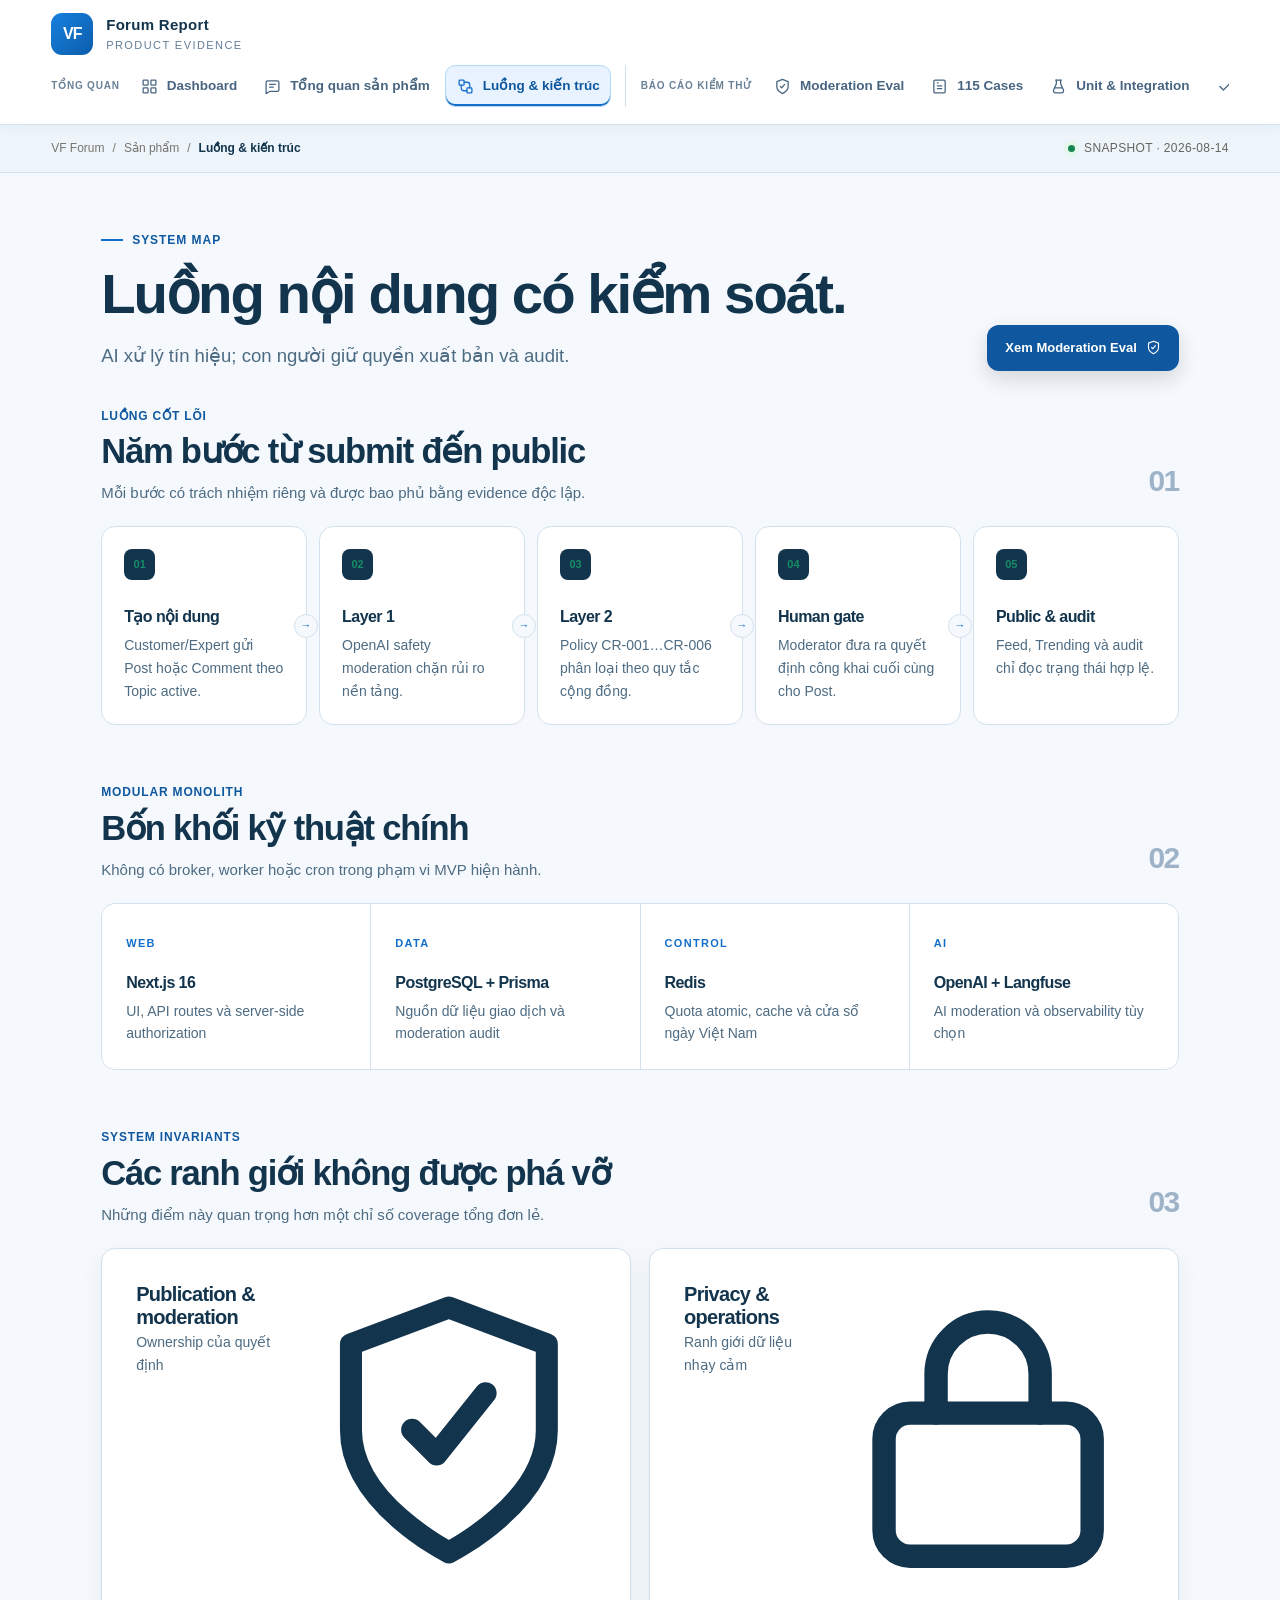
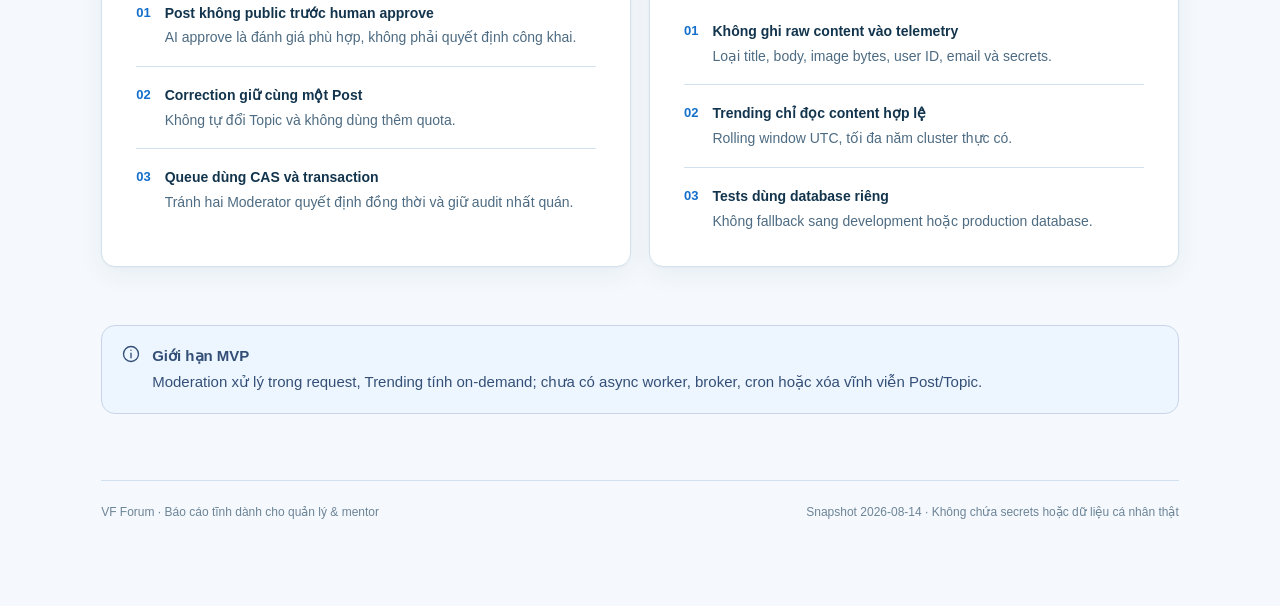
==== architecture.html @ 05ae3857 "upload" ====
<!doctype html>
<html lang="vi">
  <head>
    <!-- Nội dung đã được prerender; không cần JavaScript hoặc HTTP server. -->
    <meta charset="UTF-8" />
    <meta name="viewport" content="width=device-width, initial-scale=1.0" />
    <meta name="theme-color" content="#171714" />
    <title>Luồng &amp; kiến trúc | VF Forum Report</title>
    <link rel="stylesheet" href="assets/styles.css" />
    <meta name="generator" content="VF Forum static artifact" />
  </head>
  <body class="static-html static-architecture">
    <a class="skip-link" href="#main-content">Bỏ qua điều hướng</a>
    <div id="app">
      <div class="app-shell">
        <aside class="sidebar" id="site-nav" aria-label="Điều hướng chính">
          <a class="brand" href="./index.html">
            <span class="brand-mark">VF</span>
            <span class="brand-copy"
              ><strong>Forum Report</strong><span>Product evidence</span></span
            >
          </a>
          <nav>
            <div class="nav-section">
              <p class="nav-label">Tổng quan</p>

              <a class="nav-link" href="./index.html">
                <span class="nav-icon"
                  ><svg
                    viewBox="0 0 24 24"
                    fill="none"
                    stroke="currentColor"
                    stroke-width="1.8"
                    stroke-linecap="round"
                    stroke-linejoin="round"
                    aria-hidden="true"
                  >
                    <rect x="3" y="3" width="7" height="7" rx="1"></rect>
                    <rect x="14" y="3" width="7" height="7" rx="1"></rect>
                    <rect x="3" y="14" width="7" height="7" rx="1"></rect>
                    <rect x="14" y="14" width="7" height="7" rx="1"></rect></svg
                ></span>
                <span>Dashboard</span>
              </a>
              <a class="nav-link" href="./product.html">
                <span class="nav-icon"
                  ><svg
                    viewBox="0 0 24 24"
                    fill="none"
                    stroke="currentColor"
                    stroke-width="1.8"
                    stroke-linecap="round"
                    stroke-linejoin="round"
                    aria-hidden="true"
                  >
                    <path d="M5 4h14a2 2 0 0 1 2 2v11a2 2 0 0 1-2 2H8l-5 3V6a2 2 0 0 1 2-2Z"></path>
                    <path d="M8 9h8M8 13h5"></path></svg
                ></span>
                <span>Tổng quan sản phẩm</span>
              </a>
              <a class="nav-link active" href="./architecture.html" aria-current="page">
                <span class="nav-icon"
                  ><svg
                    viewBox="0 0 24 24"
                    fill="none"
                    stroke="currentColor"
                    stroke-width="1.8"
                    stroke-linecap="round"
                    stroke-linejoin="round"
                    aria-hidden="true"
                  >
                    <rect x="3" y="3" width="7" height="7" rx="1"></rect>
                    <rect x="14" y="14" width="7" height="7" rx="1"></rect>
                    <path d="M10 6h4a4 4 0 0 1 4 4v4M14 18h-4a4 4 0 0 1-4-4v-4"></path></svg
                ></span>
                <span>Luồng &amp; kiến trúc</span>
              </a>
            </div>
            <div class="nav-section">
              <p class="nav-label">Báo cáo kiểm thử</p>

              <a class="nav-link" href="./reports/moderation.html">
                <span class="nav-icon"
                  ><svg
                    viewBox="0 0 24 24"
                    fill="none"
                    stroke="currentColor"
                    stroke-width="1.8"
                    stroke-linecap="round"
                    stroke-linejoin="round"
                    aria-hidden="true"
                  >
                    <path d="M12 22s8-4 8-10V5l-8-3-8 3v7c0 6 8 10 8 10Z"></path>
                    <path d="m9 12 2 2 4-5"></path></svg
                ></span>
                <span>Moderation Eval</span>
              </a>
              <a class="nav-link" href="./reports/moderation-cases.html">
                <span class="nav-icon"
                  ><svg
                    viewBox="0 0 24 24"
                    fill="none"
                    stroke="currentColor"
                    stroke-width="1.8"
                    stroke-linecap="round"
                    stroke-linejoin="round"
                    aria-hidden="true"
                  >
                    <path d="M9 11h6M9 15h6M9 7h1"></path>
                    <rect x="4" y="3" width="16" height="18" rx="2"></rect></svg
                ></span>
                <span>115 Cases</span>
              </a>

              <a class="nav-link" href="./reports/automated-tests.html">
                <span class="nav-icon"
                  ><svg
                    viewBox="0 0 24 24"
                    fill="none"
                    stroke="currentColor"
                    stroke-width="1.8"
                    stroke-linecap="round"
                    stroke-linejoin="round"
                    aria-hidden="true"
                  >
                    <path d="M9 3v5l-4 9a3 3 0 0 0 2.7 4h8.6a3 3 0 0 0 2.7-4l-4-9V3"></path>
                    <path d="M7 14h10M8 3h8"></path></svg
                ></span>
                <span>Unit &amp; Integration</span>
              </a>
              <a class="nav-link" href="./reports/e2e-quality.html">
                <span class="nav-icon"
                  ><svg
                    viewBox="0 0 24 24"
                    fill="none"
                    stroke="currentColor"
                    stroke-width="1.8"
                    stroke-linecap="round"
                    stroke-linejoin="round"
                    aria-hidden="true"
                  >
                    <path d="m4 12 5 5L20 6"></path></svg
                ></span>
                <span>E2E &amp; Quality Gates</span>
              </a>
            </div>
          </nav>
          <div class="sidebar-footer">
            <strong>Báo cáo tĩnh · Sprint 3</strong>
            Dữ liệu khóa ngày 2026-08-14
          </div>
        </aside>

        <div class="workspace">
          <header class="mobile-header">
            <a class="mobile-brand" href="./index.html"
              ><span class="brand-mark">VF</span> Forum Report</a
            >
            <details class="mobile-nav-details">
              <summary class="menu-button" aria-label="Mở điều hướng">
                <span></span><span></span><span></span>
              </summary>
              <div class="mobile-nav-panel">
                <nav>
                  <div class="nav-section">
                    <p class="nav-label">Tổng quan</p>

                    <a class="nav-link" href="./index.html">
                      <span class="nav-icon"
                        ><svg
                          viewBox="0 0 24 24"
                          fill="none"
                          stroke="currentColor"
                          stroke-width="1.8"
                          stroke-linecap="round"
                          stroke-linejoin="round"
                          aria-hidden="true"
                        >
                          <rect x="3" y="3" width="7" height="7" rx="1"></rect>
                          <rect x="14" y="3" width="7" height="7" rx="1"></rect>
                          <rect x="3" y="14" width="7" height="7" rx="1"></rect>
                          <rect x="14" y="14" width="7" height="7" rx="1"></rect></svg
                      ></span>
                      <span>Dashboard</span>
                    </a>
                    <a class="nav-link" href="./product.html">
                      <span class="nav-icon"
                        ><svg
                          viewBox="0 0 24 24"
                          fill="none"
                          stroke="currentColor"
                          stroke-width="1.8"
                          stroke-linecap="round"
                          stroke-linejoin="round"
                          aria-hidden="true"
                        >
                          <path
                            d="M5 4h14a2 2 0 0 1 2 2v11a2 2 0 0 1-2 2H8l-5 3V6a2 2 0 0 1 2-2Z"
                          ></path>
                          <path d="M8 9h8M8 13h5"></path></svg
                      ></span>
                      <span>Tổng quan sản phẩm</span>
                    </a>
                    <a class="nav-link active" href="./architecture.html" aria-current="page">
                      <span class="nav-icon"
                        ><svg
                          viewBox="0 0 24 24"
                          fill="none"
                          stroke="currentColor"
                          stroke-width="1.8"
                          stroke-linecap="round"
                          stroke-linejoin="round"
                          aria-hidden="true"
                        >
                          <rect x="3" y="3" width="7" height="7" rx="1"></rect>
                          <rect x="14" y="14" width="7" height="7" rx="1"></rect>
                          <path d="M10 6h4a4 4 0 0 1 4 4v4M14 18h-4a4 4 0 0 1-4-4v-4"></path></svg
                      ></span>
                      <span>Luồng &amp; kiến trúc</span>
                    </a>
                  </div>
                  <div class="nav-section">
                    <p class="nav-label">Báo cáo kiểm thử</p>

                    <a class="nav-link" href="./reports/moderation.html">
                      <span class="nav-icon"
                        ><svg
                          viewBox="0 0 24 24"
                          fill="none"
                          stroke="currentColor"
                          stroke-width="1.8"
                          stroke-linecap="round"
                          stroke-linejoin="round"
                          aria-hidden="true"
                        >
                          <path d="M12 22s8-4 8-10V5l-8-3-8 3v7c0 6 8 10 8 10Z"></path>
                          <path d="m9 12 2 2 4-5"></path></svg
                      ></span>
                      <span>Moderation Eval</span>
                    </a>
                    <a class="nav-link" href="./reports/moderation-cases.html">
                      <span class="nav-icon"
                        ><svg
                          viewBox="0 0 24 24"
                          fill="none"
                          stroke="currentColor"
                          stroke-width="1.8"
                          stroke-linecap="round"
                          stroke-linejoin="round"
                          aria-hidden="true"
                        >
                          <path d="M9 11h6M9 15h6M9 7h1"></path>
                          <rect x="4" y="3" width="16" height="18" rx="2"></rect></svg
                      ></span>
                      <span>115 Cases</span>
                    </a>

                    <a class="nav-link" href="./reports/automated-tests.html">
                      <span class="nav-icon"
                        ><svg
                          viewBox="0 0 24 24"
                          fill="none"
                          stroke="currentColor"
                          stroke-width="1.8"
                          stroke-linecap="round"
                          stroke-linejoin="round"
                          aria-hidden="true"
                        >
                          <path d="M9 3v5l-4 9a3 3 0 0 0 2.7 4h8.6a3 3 0 0 0 2.7-4l-4-9V3"></path>
                          <path d="M7 14h10M8 3h8"></path></svg
                      ></span>
                      <span>Unit &amp; Integration</span>
                    </a>
                    <a class="nav-link" href="./reports/e2e-quality.html">
                      <span class="nav-icon"
                        ><svg
                          viewBox="0 0 24 24"
                          fill="none"
                          stroke="currentColor"
                          stroke-width="1.8"
                          stroke-linecap="round"
                          stroke-linejoin="round"
                          aria-hidden="true"
                        >
                          <path d="m4 12 5 5L20 6"></path></svg
                      ></span>
                      <span>E2E &amp; Quality Gates</span>
                    </a>
                  </div>
                </nav>
              </div>
            </details>
          </header>
          <div class="topbar">
            <div class="breadcrumb">
              <span>VF Forum</span><span>/</span><span>Sản phẩm</span><span>/</span
              ><b>Luồng &amp; kiến trúc</b>
            </div>
            <div class="topbar-meta">
              <span class="live-dot"></span><span>SNAPSHOT · 2026-08-14</span>
            </div>
          </div>
          <main class="content" id="main-content">
            <header class="page-head">
              <div class="page-head-copy">
                <p class="eyebrow">System map</p>
                <h1>Luồng nội dung có kiểm soát.</h1>
                <p class="lede">AI xử lý tín hiệu; con người giữ quyền xuất bản và audit.</p>
              </div>
              <div class="actions">
                <a class="button button-primary" href="./reports/moderation.html"
                  ><span>Xem Moderation Eval</span
                  ><svg
                    viewBox="0 0 24 24"
                    fill="none"
                    stroke="currentColor"
                    stroke-width="1.8"
                    stroke-linecap="round"
                    stroke-linejoin="round"
                    aria-hidden="true"
                  >
                    <path d="M12 22s8-4 8-10V5l-8-3-8 3v7c0 6 8 10 8 10Z"></path>
                    <path d="m9 12 2 2 4-5"></path></svg
                ></a>
              </div>
            </header>

            <section class="section" style="margin-top: 0">
              <div class="section-head">
                <div>
                  <p class="section-kicker">Luồng cốt lõi</p>
                  <h2>Năm bước từ submit đến public</h2>
                  <p class="section-copy">
                    Mỗi bước có trách nhiệm riêng và được bao phủ bằng evidence độc lập.
                  </p>
                </div>
                <span class="section-index">01</span>
              </div>
              <div class="architecture-flow">
                <article class="flow-node">
                  <span class="flow-step">01</span>
                  <h3>Tạo nội dung</h3>
                  <p>Customer/Expert gửi Post hoặc Comment theo Topic active.</p>
                </article>
                <article class="flow-node">
                  <span class="flow-step">02</span>
                  <h3>Layer 1</h3>
                  <p>OpenAI safety moderation chặn rủi ro nền tảng.</p>
                </article>
                <article class="flow-node">
                  <span class="flow-step">03</span>
                  <h3>Layer 2</h3>
                  <p>Policy CR-001…CR-006 phân loại theo quy tắc cộng đồng.</p>
                </article>
                <article class="flow-node">
                  <span class="flow-step">04</span>
                  <h3>Human gate</h3>
                  <p>Moderator đưa ra quyết định công khai cuối cùng cho Post.</p>
                </article>
                <article class="flow-node">
                  <span class="flow-step">05</span>
                  <h3>Public &amp; audit</h3>
                  <p>Feed, Trending và audit chỉ đọc trạng thái hợp lệ.</p>
                </article>
              </div>
            </section>

            <section class="section">
              <div class="section-head">
                <div>
                  <p class="section-kicker">Modular monolith</p>
                  <h2>Bốn khối kỹ thuật chính</h2>
                  <p class="section-copy">
                    Không có broker, worker hoặc cron trong phạm vi MVP hiện hành.
                  </p>
                </div>
                <span class="section-index">02</span>
              </div>
              <div class="tech-stack">
                <article class="tech-item">
                  <span class="tech-tag">Web</span>
                  <h3>Next.js 16</h3>
                  <p>UI, API routes và server-side authorization</p>
                </article>
                <article class="tech-item">
                  <span class="tech-tag">Data</span>
                  <h3>PostgreSQL + Prisma</h3>
                  <p>Nguồn dữ liệu giao dịch và moderation audit</p>
                </article>
                <article class="tech-item">
                  <span class="tech-tag">Control</span>
                  <h3>Redis</h3>
                  <p>Quota atomic, cache và cửa sổ ngày Việt Nam</p>
                </article>
                <article class="tech-item">
                  <span class="tech-tag">AI</span>
                  <h3>OpenAI + Langfuse</h3>
                  <p>AI moderation và observability tùy chọn</p>
                </article>
              </div>
            </section>

            <section class="section">
              <div class="section-head">
                <div>
                  <p class="section-kicker">System invariants</p>
                  <h2>Các ranh giới không được phá vỡ</h2>
                  <p class="section-copy">
                    Những điểm này quan trọng hơn một chỉ số coverage tổng đơn lẻ.
                  </p>
                </div>
                <span class="section-index">03</span>
              </div>
              <div class="grid-2">
                <article class="card card-pad">
                  <div class="card-head">
                    <div>
                      <h3>Publication &amp; moderation</h3>
                      <p>Ownership của quyết định</p>
                    </div>
                    <svg
                      viewBox="0 0 24 24"
                      fill="none"
                      stroke="currentColor"
                      stroke-width="1.8"
                      stroke-linecap="round"
                      stroke-linejoin="round"
                      aria-hidden="true"
                    >
                      <path d="M12 22s8-4 8-10V5l-8-3-8 3v7c0 6 8 10 8 10Z"></path>
                      <path d="m9 12 2 2 4-5"></path>
                    </svg>
                  </div>
                  <ul class="check-list">
                    <li class="check-item">
                      <span class="item-index">01</span>
                      <div>
                        <p class="item-title">Post không public trước human approve</p>
                        <p class="item-copy">
                          AI approve là đánh giá phù hợp, không phải quyết định công khai.
                        </p>
                      </div>
                    </li>
                    <li class="check-item">
                      <span class="item-index">02</span>
                      <div>
                        <p class="item-title">Correction giữ cùng một Post</p>
                        <p class="item-copy">Không tự đổi Topic và không dùng thêm quota.</p>
                      </div>
                    </li>
                    <li class="check-item">
                      <span class="item-index">03</span>
                      <div>
                        <p class="item-title">Queue dùng CAS và transaction</p>
                        <p class="item-copy">
                          Tránh hai Moderator quyết định đồng thời và giữ audit nhất quán.
                        </p>
                      </div>
                    </li>
                  </ul>
                </article>
                <article class="card card-pad">
                  <div class="card-head">
                    <div>
                      <h3>Privacy &amp; operations</h3>
                      <p>Ranh giới dữ liệu nhạy cảm</p>
                    </div>
                    <svg
                      viewBox="0 0 24 24"
                      fill="none"
                      stroke="currentColor"
                      stroke-width="1.8"
                      stroke-linecap="round"
                      stroke-linejoin="round"
                      aria-hidden="true"
                    >
                      <rect x="4" y="10" width="16" height="11" rx="2"></rect>
                      <path d="M8 10V7a4 4 0 0 1 8 0v3"></path>
                    </svg>
                  </div>
                  <ul class="check-list">
                    <li class="check-item">
                      <span class="item-index">01</span>
                      <div>
                        <p class="item-title">Không ghi raw content vào telemetry</p>
                        <p class="item-copy">
                          Loại title, body, image bytes, user ID, email và secrets.
                        </p>
                      </div>
                    </li>
                    <li class="check-item">
                      <span class="item-index">02</span>
                      <div>
                        <p class="item-title">Trending chỉ đọc content hợp lệ</p>
                        <p class="item-copy">Rolling window UTC, tối đa năm cluster thực có.</p>
                      </div>
                    </li>
                    <li class="check-item">
                      <span class="item-index">03</span>
                      <div>
                        <p class="item-title">Tests dùng database riêng</p>
                        <p class="item-copy">
                          Không fallback sang development hoặc production database.
                        </p>
                      </div>
                    </li>
                  </ul>
                </article>
              </div>
            </section>
            <section class="section">
              <div class="note info">
                <svg
                  viewBox="0 0 24 24"
                  fill="none"
                  stroke="currentColor"
                  stroke-width="1.8"
                  stroke-linecap="round"
                  stroke-linejoin="round"
                  aria-hidden="true"
                >
                  <circle cx="12" cy="12" r="10"></circle>
                  <path d="M12 11v6M12 7h.01"></path>
                </svg>
                <div>
                  <strong>Giới hạn MVP</strong>
                  <p>
                    Moderation xử lý trong request, Trending tính on-demand; chưa có async worker,
                    broker, cron hoặc xóa vĩnh viễn Post/Topic.
                  </p>
                </div>
              </div>
            </section>
            <footer class="footer-note">
              <span>VF Forum · Báo cáo tĩnh dành cho quản lý &amp; mentor</span>
              <span>Snapshot 2026-08-14 · Không chứa secrets hoặc dữ liệu cá nhân thật</span>
            </footer>
          </main>
        </div>
      </div>
    </div>
  </body>
</html>
---- assets/styles.css ----
:root {
  --ink: #12344d;
  --ink-soft: #4d6b82;
  --paper: #f5f9fd;
  --paper-deep: #e8f1f8;
  --panel: #ffffff;
  --line: #d2e1ed;
  --line-dark: #9bb3c6;
  --signal: #146fca;
  --signal-deep: #0f589f;
  --signal-soft: #e8f3ff;
  --lime: #168d66;
  --lime-soft: #e5f7ee;
  --success: #168653;
  --success-soft: #e3f7eb;
  --warning: #ae6a0f;
  --warning-soft: #fff3df;
  --info: #2467b2;
  --info-soft: #e8f2ff;
  --danger: #c23b42;
  --danger-soft: #ffe9e8;
  --sidebar: 0px;
  --radius-sm: 10px;
  --radius: 14px;
  --radius-lg: 20px;
  --shadow-sm: 0 1px 2px rgba(16, 52, 77, 0.03), 0 8px 24px rgba(16, 52, 77, 0.06);
  --shadow-lg: 0 18px 44px rgba(16, 52, 77, 0.1);
  --font-body: 'Segoe UI', Arial, Helvetica, sans-serif;
  --font-display: 'Segoe UI', Arial, Helvetica, sans-serif;
}

* {
  box-sizing: border-box;
}

html {
  scroll-behavior: smooth;
}

body {
  margin: 0;
  min-width: 320px;
  background: var(--paper);
  color: var(--ink);
  font-family: var(--font-body);
  font-size: 17px;
  line-height: 1.62;
  text-rendering: optimizeLegibility;
}

button,
input,
select {
  color: inherit;
  font: inherit;
}

button,
a {
  -webkit-tap-highlight-color: transparent;
}

a {
  color: inherit;
}

button {
  cursor: pointer;
}

svg {
  display: block;
}

::selection {
  background: var(--lime);
  color: var(--ink);
}

.sr-only {
  position: absolute;
  width: 1px;
  height: 1px;
  overflow: hidden;
  clip: rect(0, 0, 0, 0);
  white-space: nowrap;
  clip-path: inset(50%);
}

.skip-link {
  position: fixed;
  left: 16px;
  top: -100px;
  z-index: 100;
  border-radius: 0 0 var(--radius-sm) var(--radius-sm);
  background: var(--lime);
  padding: 10px 16px;
  font-weight: 700;
  text-decoration: none;
}

.skip-link:focus {
  top: 0;
}

:focus-visible {
  outline: 3px solid rgba(22, 119, 210, 0.32);
  outline-offset: 3px;
}

.app-shell {
  display: block;
  min-height: 100vh;
}

.sidebar {
  position: sticky;
  z-index: 50;
  top: 0;
  display: grid;
  min-height: 80px;
  grid-template-columns: auto minmax(0, 1fr);
  align-items: center;
  gap: 30px;
  border-bottom: 1px solid var(--line);
  background: rgba(255, 255, 255, 0.97);
  box-shadow: 0 2px 12px rgba(16, 42, 67, 0.04);
  color: var(--ink);
  padding: 13px clamp(20px, 4vw, 60px);
  backdrop-filter: blur(12px);
}

.brand {
  display: flex;
  align-items: center;
  gap: 13px;
  min-width: 180px;
  padding: 0;
  text-decoration: none;
}

.brand-mark {
  display: grid;
  width: 42px;
  height: 42px;
  place-items: center;
  border-radius: 11px;
  background: linear-gradient(135deg, #1680de, #0d5daa);
  color: #fff;
  font-family: var(--font-display);
  font-size: 16px;
  font-weight: 800;
  letter-spacing: -0.06em;
}

.brand-copy strong,
.brand-copy span {
  display: block;
}

.brand-copy strong {
  font-family: var(--font-display);
  font-size: 15px;
  letter-spacing: 0.02em;
}

.brand-copy span {
  color: #627d98;
  font-size: 11px;
  letter-spacing: 0.13em;
  text-transform: uppercase;
}

.nav-section {
  display: flex;
  flex: 0 0 auto;
  align-items: center;
  gap: 4px;
  margin: 0;
}

.nav-section + .nav-section {
  margin-left: 14px;
  border-left: 1px solid var(--line);
  padding-left: 15px;
}

.nav-label {
  display: inline-flex;
  margin: 0 5px 0 0;
  color: #698197;
  font-size: 10px;
  font-weight: 800;
  letter-spacing: 0.08em;
  line-height: 1.25;
  text-transform: uppercase;
  white-space: nowrap;
}

.sidebar nav {
  display: flex;
  min-width: 0;
  flex-wrap: nowrap;
  align-items: center;
  gap: 0;
  overflow-x: auto;
  padding: 4px 0;
  scrollbar-color: #b7cadd transparent;
  scrollbar-width: thin;
}

.nav-link {
  display: flex;
  min-height: 42px;
  align-items: center;
  gap: 8px;
  border: 1px solid transparent;
  border-radius: 10px;
  color: #486581;
  padding: 9px 10px;
  font-size: 13.5px;
  font-weight: 650;
  text-decoration: none;
  white-space: nowrap;
  transition:
    background 150ms ease,
    border-color 150ms ease,
    color 150ms ease,
    transform 150ms ease;
}

.nav-link:hover {
  border-color: #c9ddea;
  background: #edf5ff;
  color: var(--signal-deep);
  transform: none;
}

.nav-link.active {
  border-color: #b6d8f7;
  background: var(--signal-soft);
  box-shadow: inset 0 -2px 0 var(--signal);
  color: var(--signal-deep);
  font-weight: 750;
}

.nav-link.active .nav-icon {
  color: var(--signal);
}

.nav-icon {
  display: inline-grid;
  width: 19px;
  flex: 0 0 19px;
  place-items: center;
}

.nav-icon svg {
  width: 17px;
  height: 17px;
}

.sidebar-footer {
  display: none;
}

.sidebar-footer strong {
  display: block;
  color: #b9b7b0;
  font-weight: 600;
}

.mobile-header,
.mobile-overlay {
  display: none;
}

.workspace {
  min-width: 0;
}

.topbar {
  display: flex;
  min-height: 48px;
  align-items: center;
  justify-content: space-between;
  border-bottom: 1px solid var(--line);
  background: #edf5fb;
  padding: 0 clamp(22px, 4vw, 68px);
  backdrop-filter: blur(12px);
}

.breadcrumb {
  display: flex;
  align-items: center;
  gap: 8px;
  color: #77756f;
  font-size: 12px;
}

.breadcrumb b {
  color: var(--ink);
  font-weight: 600;
}

.topbar-meta {
  display: flex;
  align-items: center;
  gap: 9px;
  color: #66645e;
  font-size: 12px;
  letter-spacing: 0.03em;
}

.live-dot {
  width: 7px;
  height: 7px;
  border-radius: 50%;
  background: var(--success);
  box-shadow: 0 0 0 4px var(--success-soft);
}

.content {
  width: min(1180px, 100%);
  margin: 0 auto;
  padding: clamp(40px, 4.5vw, 68px) clamp(20px, 4vw, 56px) 84px;
}

.page-head {
  display: flex;
  align-items: flex-end;
  justify-content: space-between;
  gap: 28px;
  margin-bottom: 36px;
}

.page-head-copy {
  max-width: 790px;
}

.eyebrow {
  display: flex;
  align-items: center;
  gap: 9px;
  margin: 0 0 12px;
  color: var(--signal-deep);
  font-family: var(--font-display);
  font-size: 12px;
  font-weight: 800;
  letter-spacing: 0.08em;
  text-transform: uppercase;
}

.eyebrow::before {
  width: 22px;
  height: 2px;
  background: var(--signal);
  content: '';
}

h1,
h2,
h3,
p {
  margin-top: 0;
}

h1,
h2,
h3 {
  font-family: var(--font-display);
  letter-spacing: -0.035em;
  line-height: 1.13;
}

h1 {
  max-width: 880px;
  margin-bottom: 16px;
  font-size: clamp(38px, 4.4vw, 58px);
  font-weight: 750;
}

h2 {
  margin-bottom: 10px;
  font-size: clamp(26px, 2.7vw, 36px);
}

h3 {
  margin-bottom: 8px;
  font-size: 20px;
}

.lede {
  max-width: 760px;
  margin: 0;
  color: var(--ink-soft);
  font-size: clamp(18px, 1.45vw, 20px);
  line-height: 1.55;
}

.actions {
  display: flex;
  flex-wrap: wrap;
  gap: 11px;
}

.button {
  display: inline-flex;
  min-height: 46px;
  align-items: center;
  justify-content: center;
  gap: 9px;
  border: 1px solid transparent;
  border-radius: 12px;
  padding: 10px 17px;
  font-size: 13px;
  font-weight: 700;
  text-decoration: none;
  transition:
    transform 150ms ease,
    box-shadow 150ms ease,
    background 150ms ease;
}

.button:hover {
  transform: translateY(-1px);
}

.button-primary {
  background: var(--signal-deep);
  color: #fff;
  box-shadow: 0 8px 20px rgba(23, 23, 20, 0.15);
}

.button-primary:hover {
  background: #0a477f;
}

.button-secondary {
  border-color: var(--line-dark);
  background: transparent;
}

.button-secondary:hover {
  background: var(--panel);
}

.button svg {
  width: 15px;
  height: 15px;
}

.section {
  margin-top: 58px;
}

.section-head {
  display: flex;
  align-items: end;
  justify-content: space-between;
  gap: 22px;
  margin-bottom: 21px;
}

.section-kicker {
  margin: 0 0 6px;
  color: var(--signal-deep);
  font-size: 12px;
  font-weight: 700;
  letter-spacing: 0.07em;
  text-transform: uppercase;
}

.section-copy {
  margin: 0;
  color: var(--ink-soft);
  font-size: 15px;
}

.section-index {
  color: #9fb3c8;
  font-family: var(--font-display);
  font-size: 30px;
  font-weight: 800;
  letter-spacing: -0.05em;
}

.card {
  border: 1px solid var(--line);
  border-radius: var(--radius);
  background: var(--panel);
  box-shadow: var(--shadow-sm);
}

.card-pad {
  padding: clamp(23px, 2.8vw, 34px);
}

.dark-card {
  border-color: #1d4e89;
  background: #133b5c;
  color: #fff;
}

.signal-banner {
  display: grid;
  grid-template-columns: minmax(0, 1fr) auto;
  gap: 32px;
  overflow: hidden;
  border: 1px solid #c5def5;
  border-radius: var(--radius-lg);
  background: linear-gradient(120deg, #ffffff 0%, #edf7ff 100%);
  color: var(--ink);
  box-shadow: var(--shadow-lg);
}

.signal-copy {
  padding: clamp(28px, 3.4vw, 46px);
}

.signal-copy .eyebrow {
  color: var(--signal-deep);
}

.signal-copy .eyebrow::before {
  background: var(--signal);
}

.signal-copy h2 {
  max-width: 620px;
  margin-bottom: 14px;
  font-size: clamp(29px, 3.3vw, 42px);
}

.signal-copy p {
  max-width: 650px;
  margin-bottom: 25px;
  color: var(--ink-soft);
  font-size: 16px;
}

.signal-score {
  display: flex;
  min-width: 250px;
  flex-direction: column;
  justify-content: center;
  border-left: 1px solid #c5def5;
  background: #eaf5ff;
  padding: 34px 42px;
}

.score-number {
  font-family: var(--font-display);
  color: var(--signal-deep);
  font-size: clamp(52px, 6vw, 74px);
  font-weight: 800;
  letter-spacing: -0.075em;
  line-height: 0.95;
}

.score-number span {
  color: var(--signal);
  font-size: 0.36em;
  letter-spacing: -0.03em;
}

.score-label {
  margin-top: 11px;
  color: var(--ink-soft);
  font-size: 13px;
  font-weight: 600;
  letter-spacing: 0.12em;
  text-transform: uppercase;
}

.chip-row {
  display: flex;
  flex-wrap: wrap;
  gap: 8px;
}

.chip {
  display: inline-flex;
  align-items: center;
  gap: 6px;
  border: 1px solid var(--line);
  border-radius: 999px;
  background: #f8fbff;
  padding: 6px 11px;
  color: var(--ink-soft);
  font-size: 12px;
  font-weight: 700;
  letter-spacing: 0.04em;
  line-height: 1.25;
  text-transform: uppercase;
}

.chip::before {
  width: 5px;
  height: 5px;
  border-radius: 50%;
  background: #aaa69c;
  content: '';
}

.chip-live,
.chip-pass {
  border-color: #add8c1;
  background: var(--success-soft);
  color: #15623f;
}

.chip-live::before,
.chip-pass::before {
  background: var(--success);
}

.chip-warn {
  border-color: #e8c99a;
  background: var(--warning-soft);
  color: #87550c;
}

.chip-warn::before {
  background: var(--warning);
}

.chip-info {
  border-color: #bdcae0;
  background: var(--info-soft);
  color: #244b8a;
}

.chip-info::before {
  background: var(--info);
}

.chip-danger {
  border-color: #e4b9b5;
  background: var(--danger-soft);
  color: #94312c;
}

.chip-danger::before {
  background: var(--danger);
}

.dark-card .chip,
.signal-banner .chip {
  border-color: #bfdbfe;
  background: #fff;
  color: var(--signal-deep);
}

.dark-card .chip::before,
.signal-banner .chip::before {
  background: var(--signal);
}

.kpi-grid {
  display: grid;
  grid-template-columns: repeat(4, minmax(0, 1fr));
  gap: 18px;
}

.kpi-card {
  position: relative;
  min-height: 164px;
  overflow: hidden;
  padding: 25px;
}

.kpi-card::after {
  position: absolute;
  right: -27px;
  bottom: -27px;
  width: 80px;
  height: 80px;
  border: 16px solid rgba(22, 119, 210, 0.06);
  border-radius: 50%;
  content: '';
}

.kpi-top {
  display: flex;
  align-items: center;
  justify-content: space-between;
  gap: 10px;
}

.kpi-label {
  color: var(--ink-soft);
  font-size: 12px;
  font-weight: 700;
  letter-spacing: 0.08em;
  text-transform: uppercase;
}

.kpi-icon {
  display: grid;
  width: 33px;
  height: 33px;
  place-items: center;
  border-radius: 8px;
  background: var(--signal-soft);
  color: var(--signal);
}

.kpi-icon svg {
  width: 17px;
  height: 17px;
}

.kpi-value {
  margin-top: 20px;
  font-family: var(--font-display);
  font-size: clamp(27px, 3vw, 39px);
  font-weight: 800;
  letter-spacing: -0.055em;
  line-height: 1;
}

.kpi-sub {
  margin-top: 8px;
  color: var(--ink-soft);
  font-size: 13px;
}

.grid-2,
.grid-3,
.grid-4,
.grid-main-aside {
  display: grid;
  gap: 18px;
}

.grid-2 {
  grid-template-columns: repeat(2, minmax(0, 1fr));
}

.grid-3 {
  grid-template-columns: repeat(3, minmax(0, 1fr));
}

.grid-4 {
  grid-template-columns: repeat(4, minmax(0, 1fr));
}

.grid-main-aside {
  grid-template-columns: minmax(0, 1.55fr) minmax(280px, 0.75fr);
}

.card-head {
  display: flex;
  align-items: start;
  justify-content: space-between;
  gap: 22px;
  margin-bottom: 25px;
}

.card-head h3 {
  margin-bottom: 3px;
}

.card-head p {
  margin: 0;
  color: var(--ink-soft);
  font-size: 14px;
}

.bar-list {
  display: grid;
  gap: 19px;
}

.bar-row {
  display: grid;
  grid-template-columns: minmax(105px, 0.75fr) minmax(130px, 2.4fr) 62px;
  align-items: center;
  gap: 12px;
}

.bar-label,
.bar-value {
  font-size: 13px;
  font-weight: 600;
}

.bar-value {
  text-align: right;
}

.bar-track {
  height: 10px;
  overflow: hidden;
  border-radius: 999px;
  background: var(--paper-deep);
}

.bar-fill {
  width: var(--value);
  height: 100%;
  border-radius: inherit;
  background: var(--signal);
  animation: grow-bar 700ms ease-out both;
}

.bar-fill.good {
  background: var(--success);
}

.bar-fill.info {
  background: var(--info);
}

@keyframes grow-bar {
  from {
    width: 0;
  }
}

.donut-wrap {
  display: grid;
  min-height: 236px;
  place-items: center;
}

.donut {
  position: relative;
  display: grid;
  width: 172px;
  height: 172px;
  place-items: center;
  border-radius: 50%;
  background: conic-gradient(var(--signal) 0 var(--donut), var(--paper-deep) var(--donut) 100%);
}

.donut::before {
  position: absolute;
  width: 126px;
  height: 126px;
  border-radius: 50%;
  background: var(--panel);
  content: '';
}

.donut strong,
.donut span {
  position: relative;
  z-index: 1;
  display: block;
  text-align: center;
}

.donut strong {
  font-family: var(--font-display);
  font-size: 34px;
  letter-spacing: -0.055em;
  line-height: 1;
}

.donut span {
  margin-top: 6px;
  color: #77756f;
  font-size: 11px;
  font-weight: 700;
  letter-spacing: 0.08em;
  text-transform: uppercase;
}

.insight-list,
.check-list,
.source-list {
  display: grid;
  gap: 0;
  margin: 0;
  padding: 0;
  list-style: none;
}

.insight-item,
.check-item,
.source-item {
  display: grid;
  grid-template-columns: auto minmax(0, 1fr);
  gap: 14px;
  border-top: 1px solid var(--line);
  padding: 17px 0;
}

.insight-item:first-child,
.check-item:first-child,
.source-item:first-child {
  border-top: 0;
  padding-top: 0;
}

.insight-item:last-child,
.check-item:last-child,
.source-item:last-child {
  padding-bottom: 0;
}

.item-index {
  color: var(--signal);
  font-family: var(--font-display);
  font-size: 13px;
  font-weight: 800;
}

.item-title {
  margin: 0 0 2px;
  font-size: 14px;
  font-weight: 700;
}

.item-copy {
  margin: 0;
  color: var(--ink-soft);
  font-size: 14px;
}

.note {
  display: grid;
  grid-template-columns: auto minmax(0, 1fr);
  gap: 12px;
  border: 1px solid #edd7a8;
  border-radius: var(--radius);
  background: #fff7e9;
  padding: 18px 20px;
  color: #705228;
  font-size: 15px;
}

.note.info {
  border-color: #c9d4e7;
  background: #edf6ff;
  color: #344f77;
}

.note.danger {
  border-color: #e5bdb9;
  background: #fcf0ef;
  color: #7d3a35;
}

.note svg {
  width: 18px;
  height: 18px;
  margin-top: 1px;
}

.note strong {
  display: block;
  margin-bottom: 2px;
  font-size: 15px;
}

.note p {
  margin: 0;
}

.feature-card {
  min-height: 228px;
  padding: 27px;
}

.feature-no {
  margin-bottom: 28px;
  color: var(--signal);
  font-family: var(--font-display);
  font-size: 13px;
  font-weight: 800;
}

.feature-card p {
  margin: 0;
  color: var(--ink-soft);
  font-size: 15px;
}

.role-card {
  position: relative;
  min-height: 208px;
  overflow: hidden;
  padding: 26px;
}

.role-card::after {
  position: absolute;
  right: -30px;
  bottom: -35px;
  color: #e6f0f8;
  font-family: var(--font-display);
  font-size: 95px;
  font-weight: 800;
  letter-spacing: -0.1em;
  content: attr(data-letter);
}

.role-card p {
  position: relative;
  z-index: 1;
  margin: 0;
  color: var(--ink-soft);
  font-size: 15px;
}

.architecture-flow {
  display: grid;
  grid-template-columns: repeat(5, minmax(0, 1fr));
  gap: 12px;
}

.flow-node {
  position: relative;
  min-height: 176px;
  border: 1px solid var(--line);
  border-radius: var(--radius);
  background: var(--panel);
  padding: 22px;
}

.flow-node:not(:last-child)::after {
  position: absolute;
  z-index: 2;
  top: 50%;
  right: -12px;
  display: grid;
  width: 22px;
  height: 22px;
  place-items: center;
  border: 1px solid var(--line);
  border-radius: 50%;
  background: var(--paper);
  color: var(--signal);
  font-size: 11px;
  content: '→';
  transform: translateY(-50%);
}

.flow-step {
  display: grid;
  width: 31px;
  height: 31px;
  margin-bottom: 28px;
  place-items: center;
  border-radius: 8px;
  background: var(--ink);
  color: var(--lime);
  font-family: var(--font-display);
  font-size: 11px;
  font-weight: 800;
}

.flow-node h3 {
  font-size: 16px;
}

.flow-node p {
  margin: 0;
  color: var(--ink-soft);
  font-size: 14px;
}

.tech-stack {
  display: grid;
  grid-template-columns: repeat(4, minmax(0, 1fr));
  gap: 1px;
  overflow: hidden;
  border: 1px solid var(--line);
  border-radius: var(--radius);
  background: var(--line);
}

.tech-item {
  min-height: 148px;
  background: var(--panel);
  padding: 24px;
}

.tech-tag {
  color: var(--signal);
  font-family: var(--font-display);
  font-size: 11px;
  font-weight: 800;
  letter-spacing: 0.12em;
  text-transform: uppercase;
}

.tech-item h3 {
  margin-top: 18px;
  font-size: 16px;
}

.tech-item p {
  margin: 0;
  color: var(--ink-soft);
  font-size: 14px;
}

.criteria-grid {
  display: grid;
  grid-template-columns: repeat(3, minmax(0, 1fr));
  gap: 12px;
}

.criterion {
  display: grid;
  min-height: 108px;
  grid-template-columns: auto minmax(0, 1fr) auto;
  align-items: start;
  gap: 12px;
  border: 1px solid var(--line);
  border-radius: 11px;
  background: var(--panel);
  padding: 17px;
}

.criterion-code {
  color: var(--signal);
  font-family: var(--font-display);
  font-size: 12px;
  font-weight: 800;
}

.criterion-title {
  font-size: 13px;
  font-weight: 700;
  line-height: 1.45;
}

.criterion-copy {
  margin-top: 3px;
  color: var(--ink-soft);
  font-size: 12px;
  line-height: 1.45;
}

.status-dot {
  width: 8px;
  height: 8px;
  margin-top: 2px;
  border-radius: 50%;
  background: var(--success);
  box-shadow: 0 0 0 3px var(--success-soft);
}

.status-dot.open {
  background: var(--warning);
  box-shadow: 0 0 0 3px var(--warning-soft);
}

.timeline {
  position: relative;
  display: grid;
  gap: 0;
}

.timeline::before {
  position: absolute;
  top: 18px;
  bottom: 18px;
  left: 18px;
  width: 1px;
  background: var(--line-dark);
  content: '';
}

.timeline-item {
  position: relative;
  display: grid;
  grid-template-columns: 37px minmax(0, 1fr);
  gap: 15px;
  padding: 0 0 24px;
}

.timeline-item:last-child {
  padding-bottom: 0;
}

.timeline-marker {
  z-index: 1;
  display: grid;
  width: 37px;
  height: 37px;
  place-items: center;
  border: 4px solid var(--paper);
  border-radius: 50%;
  background: var(--ink);
  color: var(--lime);
  font-family: var(--font-display);
  font-size: 11px;
  font-weight: 800;
}

.timeline-card {
  border: 1px solid var(--line);
  border-radius: var(--radius);
  background: var(--panel);
  padding: 20px 22px;
}

.timeline-card h3 {
  font-size: 16px;
}

.timeline-card p {
  margin: 0;
  color: var(--ink-soft);
  font-size: 14px;
}

.timeline-meta {
  display: flex;
  flex-wrap: wrap;
  gap: 6px;
  margin-top: 11px;
}

.matrix-wrap,
.table-wrap {
  overflow: hidden;
  border: 1px solid var(--line);
  border-radius: var(--radius);
  background: var(--panel);
}

.table-scroll {
  overflow-x: auto;
}

.report-table,
.case-table,
.matrix {
  width: 100%;
  border-collapse: collapse;
}

.report-table th,
.report-table td,
.case-table th,
.case-table td,
.matrix th,
.matrix td {
  border-bottom: 1px solid var(--line);
  padding: 16px 18px;
  text-align: left;
  vertical-align: middle;
}

.report-table tr:last-child td,
.case-table tr:last-child td,
.matrix tr:last-child td {
  border-bottom: 0;
}

.report-table th,
.case-table th,
.matrix th {
  background: #edf5fb;
  color: #45647c;
  font-size: 12px;
  font-weight: 800;
  letter-spacing: 0.08em;
  text-transform: uppercase;
}

.report-table td,
.matrix td {
  font-size: 14px;
}

.number-cell {
  font-family: var(--font-display);
  font-weight: 700;
  font-variant-numeric: tabular-nums;
}

.matrix th:not(:first-child),
.matrix td:not(:first-child) {
  text-align: center;
}

.matrix .hit {
  background: var(--success-soft);
  color: #15583a;
  font-weight: 800;
}

.matrix .miss {
  background: var(--danger-soft);
  color: #90312c;
  font-weight: 800;
}

.filters {
  display: grid;
  grid-template-columns: minmax(220px, 2fr) repeat(4, minmax(130px, 1fr));
  gap: 11px;
  border-bottom: 1px solid var(--line);
  padding: 18px;
}

.field {
  position: relative;
}

.field svg {
  position: absolute;
  top: 50%;
  left: 12px;
  width: 15px;
  height: 15px;
  color: #8e8b83;
  pointer-events: none;
  transform: translateY(-50%);
}

.input,
.select {
  width: 100%;
  height: 44px;
  border: 1px solid var(--line);
  border-radius: 10px;
  background: #f9fcff;
  padding: 0 11px;
  font-size: 13px;
}

.input {
  padding-left: 35px;
}

.input:focus,
.select:focus {
  border-color: var(--signal);
  background: #fff;
  outline: 3px solid rgba(229, 72, 50, 0.1);
}

.case-summary {
  display: flex;
  align-items: center;
  justify-content: space-between;
  gap: 16px;
  padding: 15px 18px;
  color: #77756f;
  font-size: 13px;
}

.case-summary strong {
  color: var(--ink);
}

.case-table {
  min-width: 820px;
}

.case-table td {
  padding: 14px 18px;
  font-size: 13px;
}

.case-table tbody tr {
  transition: background 120ms ease;
}

.case-table tbody tr:hover {
  background: #f2f8fd;
}

.case-id-button {
  border: 0;
  background: none;
  color: var(--signal-deep);
  padding: 0;
  font-family: var(--font-display);
  font-size: 12px;
  font-weight: 800;
  text-decoration: underline;
  text-decoration-color: transparent;
  text-underline-offset: 3px;
}

.case-id-button:hover {
  text-decoration-color: currentColor;
}

.truncate {
  display: block;
  max-width: 330px;
  overflow: hidden;
  text-overflow: ellipsis;
  white-space: nowrap;
}

.pagination {
  display: flex;
  align-items: center;
  justify-content: space-between;
  gap: 13px;
  border-top: 1px solid var(--line);
  padding: 16px 18px;
}

.pagination-info {
  color: #77756f;
  font-size: 13px;
}

.pagination-buttons {
  display: flex;
  gap: 6px;
}

.page-button {
  display: grid;
  width: 38px;
  height: 38px;
  place-items: center;
  border: 1px solid var(--line);
  border-radius: 8px;
  background: var(--panel);
}

.page-button:hover:not(:disabled) {
  border-color: var(--line-dark);
  background: var(--paper);
}

.page-button:disabled {
  cursor: not-allowed;
  opacity: 0.35;
}

.dialog-backdrop {
  position: fixed;
  z-index: 90;
  inset: 0;
  display: grid;
  place-items: center;
  overflow-y: auto;
  background: rgba(23, 23, 20, 0.64);
  padding: 20px;
  backdrop-filter: blur(5px);
}

.dialog {
  width: min(720px, 100%);
  max-height: calc(100vh - 40px);
  overflow-y: auto;
  border: 1px solid #d5d1c8;
  border-radius: var(--radius-lg);
  background: var(--panel);
  box-shadow: var(--shadow-lg);
}

.dialog-head {
  position: sticky;
  z-index: 1;
  top: 0;
  display: flex;
  align-items: center;
  justify-content: space-between;
  border-bottom: 1px solid var(--line);
  background: rgba(255, 254, 250, 0.96);
  padding: 18px 22px;
  backdrop-filter: blur(9px);
}

.dialog-head h2 {
  margin: 0;
  font-size: 20px;
}

.dialog-close {
  display: grid;
  width: 37px;
  height: 37px;
  place-items: center;
  border: 1px solid var(--line);
  border-radius: 9px;
  background: var(--paper);
}

.dialog-body {
  padding: 22px;
}

.detail-grid {
  display: grid;
  grid-template-columns: repeat(3, minmax(0, 1fr));
  gap: 8px;
  margin-bottom: 19px;
}

.detail-meta {
  border: 1px solid var(--line);
  border-radius: 9px;
  background: #f8f6f1;
  padding: 10px 12px;
}

.detail-meta span,
.detail-meta strong {
  display: block;
}

.detail-meta span {
  color: #85827b;
  font-size: 8px;
  font-weight: 700;
  letter-spacing: 0.08em;
  text-transform: uppercase;
}

.detail-meta strong {
  margin-top: 3px;
  font-size: 12px;
}

.content-quote {
  margin: 0 0 16px;
  border-left: 3px solid var(--signal);
  background: #f0f7fd;
  padding: 16px 18px;
  color: var(--ink-soft);
  font-size: 15px;
}

.detail-block {
  margin-top: 18px;
}

.detail-block h3 {
  font-size: 16px;
  letter-spacing: 0;
}

.detail-block p {
  margin: 0;
  color: var(--ink-soft);
  font-size: 15px;
}

body.dialog-open {
  overflow: hidden;
}

.demo-steps {
  display: grid;
  gap: 14px;
  counter-reset: demo-step;
}

.demo-step {
  display: grid;
  grid-template-columns: 48px minmax(0, 1fr) minmax(210px, 0.55fr);
  gap: 20px;
  align-items: start;
  border: 1px solid var(--line);
  border-radius: var(--radius);
  background: var(--panel);
  padding: 22px;
  counter-increment: demo-step;
}

.demo-step::before {
  display: grid;
  width: 46px;
  height: 46px;
  place-items: center;
  border-radius: 11px;
  background: var(--ink);
  color: var(--lime);
  font-family: var(--font-display);
  font-size: 12px;
  font-weight: 800;
  content: counter(demo-step, decimal-leading-zero);
}

.demo-step h3 {
  font-size: 17px;
}

.demo-step p {
  margin: 0;
  color: #77756f;
  font-size: 14px;
}

.expected-box {
  border-left: 2px solid var(--success);
  padding-left: 14px;
}

.expected-box strong {
  display: block;
  margin-bottom: 3px;
  color: var(--success);
  font-size: 11px;
  letter-spacing: 0.1em;
  text-transform: uppercase;
}

.command {
  overflow-x: auto;
  border: 1px solid #24445e;
  border-radius: 12px;
  background: var(--ink);
  color: #efede6;
  padding: 15px 17px;
  font-family: ui-monospace, SFMono-Regular, Menlo, Monaco, Consolas, monospace;
  font-size: 13px;
  line-height: 1.7;
  white-space: pre;
}

.slides-shell {
  overflow: hidden;
  border: 1px solid #2a2925;
  border-radius: var(--radius-lg);
  background: #11110f;
  box-shadow: var(--shadow-lg);
}

.slide-stage {
  position: relative;
  aspect-ratio: 16 / 9;
  min-height: 430px;
  overflow: hidden;
  background: #151512;
}

.slide {
  position: absolute;
  inset: 0;
  display: none;
  padding: clamp(34px, 5vw, 72px);
  color: #fff;
}

.slide.active {
  display: grid;
  animation: slide-in 300ms ease both;
}

@keyframes slide-in {
  from {
    opacity: 0;
    transform: translateX(16px);
  }
}

.slide-grid {
  grid-template-columns: minmax(0, 1.1fr) minmax(260px, 0.7fr);
  align-items: center;
  gap: 45px;
}

.slide-center {
  place-items: center;
  text-align: center;
}

.slide-no {
  position: absolute;
  top: 28px;
  right: 32px;
  color: #a5bfd4;
  font-family: var(--font-display);
  font-size: 12px;
  font-weight: 700;
  letter-spacing: 0.1em;
}

.slide-kicker {
  margin-bottom: 15px;
  color: var(--lime);
  font-family: var(--font-display);
  font-size: clamp(12px, 1vw, 14px);
  font-weight: 800;
  letter-spacing: 0.18em;
  text-transform: uppercase;
}

.slide h2 {
  max-width: 750px;
  margin-bottom: 18px;
  font-size: clamp(32px, 5vw, 70px);
  letter-spacing: -0.06em;
}

.slide p {
  max-width: 650px;
  margin: 0;
  color: #aaa89f;
  font-size: clamp(15px, 1.55vw, 19px);
}

.slide-stat {
  display: grid;
  aspect-ratio: 1;
  place-items: center;
  border: 1px solid #3c3b35;
  border-radius: 50%;
  background: radial-gradient(circle, rgba(214, 243, 108, 0.11), transparent 65%);
}

.slide-stat strong {
  display: block;
  font-family: var(--font-display);
  font-size: clamp(48px, 7vw, 88px);
  letter-spacing: -0.075em;
  line-height: 1;
}

.slide-stat span {
  display: block;
  margin-top: 8px;
  color: var(--lime);
  font-size: 12px;
  font-weight: 700;
  letter-spacing: 0.12em;
  text-align: center;
  text-transform: uppercase;
}

.slide-list {
  display: grid;
  max-width: 720px;
  grid-template-columns: repeat(2, minmax(0, 1fr));
  gap: 9px;
  margin-top: 27px;
}

.slide-list div {
  border: 1px solid #383832;
  border-radius: 11px;
  background: #1e1e1a;
  padding: 14px 16px;
  color: #d4d2cb;
  font-size: 13px;
}

.slide-flow {
  display: flex;
  flex-wrap: wrap;
  align-items: center;
  gap: 8px;
  margin-top: 28px;
}

.slide-flow span {
  border: 1px solid #3c3b36;
  border-radius: 999px;
  background: #20201c;
  padding: 9px 14px;
  color: #ddd9d0;
  font-size: 13px;
  font-weight: 600;
}

.slide-flow i {
  color: var(--signal);
  font-style: normal;
}

.slide-controls {
  display: grid;
  grid-template-columns: auto minmax(120px, 1fr) auto;
  align-items: center;
  gap: 20px;
  border-top: 1px solid #2f2e29;
  padding: 14px 18px;
  color: #e9e6de;
}

.slide-buttons {
  display: flex;
  gap: 7px;
}

.slide-button {
  display: grid;
  width: 38px;
  height: 38px;
  place-items: center;
  border: 1px solid #3c3b36;
  border-radius: 9px;
  background: #22221e;
  color: #fff;
}

.slide-button:hover:not(:disabled) {
  border-color: #57564f;
  background: #2c2c27;
}

.slide-button:disabled {
  cursor: not-allowed;
  opacity: 0.35;
}

.slide-progress-track {
  height: 3px;
  overflow: hidden;
  border-radius: 999px;
  background: #34342f;
}

.slide-progress-fill {
  width: var(--slide-progress);
  height: 100%;
  border-radius: inherit;
  background: var(--lime);
  transition: width 250ms ease;
}

.slide-counter {
  min-width: 50px;
  font-family: var(--font-display);
  font-size: 12px;
  font-weight: 700;
  text-align: right;
}

.slides-shell:fullscreen {
  display: grid;
  border: 0;
  border-radius: 0;
  grid-template-rows: minmax(0, 1fr) auto;
}

.slides-shell:fullscreen .slide-stage {
  min-height: 0;
  aspect-ratio: auto;
}

.source-path {
  display: inline-block;
  max-width: 100%;
  overflow: hidden;
  color: var(--ink-soft);
  font-family: ui-monospace, SFMono-Regular, Menlo, Monaco, Consolas, monospace;
  font-size: 11px;
  text-overflow: ellipsis;
  white-space: nowrap;
}

.evidence-details {
  overflow: hidden;
  border: 1px solid var(--line);
  border-radius: var(--radius);
  background: var(--panel);
  box-shadow: var(--shadow-sm);
}

.evidence-details > summary {
  display: flex;
  min-height: 58px;
  align-items: center;
  justify-content: space-between;
  gap: 16px;
  cursor: pointer;
  color: var(--signal-deep);
  font-size: 15px;
  font-weight: 750;
  list-style: none;
  padding: 16px 20px;
}

.evidence-details > summary::-webkit-details-marker {
  display: none;
}

.evidence-details > summary::after {
  display: grid;
  width: 28px;
  height: 28px;
  flex: 0 0 28px;
  place-items: center;
  border-radius: 50%;
  background: var(--signal-soft);
  color: var(--signal-deep);
  content: '+';
  font-size: 20px;
  line-height: 1;
}

.evidence-details[open] > summary {
  border-bottom: 1px solid var(--line);
  background: #f5faff;
}

.evidence-details[open] > summary::after {
  content: '−';
}

.evidence-details .source-list,
.evidence-details .criteria-grid {
  padding: 22px;
}

.table-wrap > .evidence-details {
  border: 0;
  border-radius: 0;
  box-shadow: none;
}

/* Progressive, HTML-only navigation used by the prerendered artifact. */
.mobile-brand {
  color: inherit;
  text-decoration: none;
}

.mobile-nav-details {
  position: relative;
}

.mobile-nav-details > summary {
  list-style: none;
}

.mobile-nav-details > summary::-webkit-details-marker {
  display: none;
}

.mobile-nav-details .menu-button {
  display: flex;
  flex-direction: column;
  gap: 4px;
}

.mobile-nav-details .menu-button span {
  display: block;
  width: 17px;
  height: 2px;
  border-radius: 2px;
  background: var(--ink);
}

.mobile-nav-panel {
  position: absolute;
  z-index: 100;
  top: 47px;
  right: 0;
  width: min(330px, calc(100vw - 32px));
  max-height: calc(100vh - 78px);
  overflow-y: auto;
  border: 1px solid var(--line);
  border-radius: 14px;
  background: #fff;
  box-shadow: var(--shadow-lg);
  color: var(--ink);
  padding: 17px 12px;
}

.mobile-nav-panel .nav-section {
  display: block;
  margin: 0;
  padding: 0 0 10px;
}

.mobile-nav-panel .nav-section + .nav-section {
  margin: 0;
  border-top: 1px solid var(--line);
  border-left: 0;
  padding: 10px 0 0;
}

.mobile-nav-panel .nav-label {
  display: block;
  margin: 0 10px 5px;
  color: #6b8397;
  font-size: 10px;
}

.mobile-nav-panel .nav-link {
  min-height: 42px;
  padding: 9px 10px;
  font-size: 13px;
}

.case-static-list {
  border-top: 1px solid var(--line);
}

.case-static-item {
  border-bottom: 1px solid var(--line);
  background: var(--panel);
}

.case-static-item:last-child {
  border-bottom: 0;
}

.case-static-item > summary {
  display: grid;
  min-height: 66px;
  grid-template-columns: 76px minmax(180px, 1fr) 62px 138px 22px;
  align-items: center;
  gap: 14px;
  padding: 13px 18px;
  cursor: pointer;
  list-style: none;
  transition: background 120ms ease;
}

.case-static-item > summary::-webkit-details-marker {
  display: none;
}

.case-static-item > summary::after {
  color: var(--signal);
  font-family: var(--font-display);
  font-size: 17px;
  font-weight: 700;
  content: '+';
  text-align: center;
}

.case-static-item[open] > summary::after {
  content: '−';
}

.case-static-item > summary:hover,
.case-static-item[open] > summary {
  background: #f0f7fd;
}

.case-static-id {
  color: var(--signal-deep);
  font-family: var(--font-display);
  font-size: 13px;
  font-weight: 800;
}

.case-static-title {
  overflow: hidden;
  font-size: 14px;
  font-weight: 600;
  text-overflow: ellipsis;
  white-space: nowrap;
}

.case-static-language {
  color: var(--ink-soft);
  font-size: 12px;
  font-weight: 700;
  text-align: center;
}

.case-static-body {
  border-top: 1px solid var(--line);
  background: #f7fbff;
  padding: 26px;
}

.static-slides .slide-stage {
  display: grid;
  min-height: 0;
  gap: 18px;
  overflow: visible;
  aspect-ratio: auto;
  background: transparent;
}

.static-slides .slide {
  position: relative;
  display: grid;
  min-height: 520px;
  overflow: hidden;
  border: 1px solid #2a2925;
  border-radius: 15px;
  background: #151512;
}

.static-slides .slides-shell {
  overflow: visible;
  border: 0;
  background: transparent;
  box-shadow: none;
}

.footer-note {
  display: flex;
  align-items: center;
  justify-content: space-between;
  gap: 20px;
  margin-top: 66px;
  border-top: 1px solid var(--line);
  padding-top: 22px;
  color: #6c8498;
  font-size: 12px;
}

.skeleton {
  min-height: 120px;
  border-radius: var(--radius);
  background: linear-gradient(90deg, #e8f1f8 25%, #f7fbff 50%, #e8f1f8 75%);
  background-size: 200% 100%;
  animation: skeleton 1.4s infinite;
}

@keyframes skeleton {
  to {
    background-position: -200% 0;
  }
}

.empty-state {
  padding: 50px 20px;
  color: var(--ink-soft);
  text-align: center;
}

.empty-state strong {
  display: block;
  margin-bottom: 5px;
  color: var(--ink);
}

@media (max-width: 1180px) {
  .kpi-grid,
  .grid-4 {
    grid-template-columns: repeat(2, minmax(0, 1fr));
  }

  .filters {
    grid-template-columns: repeat(2, minmax(0, 1fr));
  }

  .filters .field:first-child {
    grid-column: 1 / -1;
  }

  .architecture-flow {
    grid-template-columns: repeat(3, minmax(0, 1fr));
  }

  .flow-node:nth-child(3)::after {
    display: none;
  }
}

@media (max-width: 1320px) and (min-width: 901px) {
  .sidebar {
    grid-template-columns: 1fr;
    gap: 6px;
  }

  .sidebar nav {
    max-width: 100%;
  }
}

@media (max-width: 900px) {
  .app-shell {
    display: block;
  }

  .static-html .sidebar {
    display: none;
  }

  .sidebar {
    position: fixed;
    z-index: 80;
    left: 0;
    width: min(290px, 84vw);
    transform: translateX(-105%);
    transition: transform 220ms ease;
  }

  body.nav-open .sidebar {
    transform: translateX(0);
  }

  .mobile-overlay {
    position: fixed;
    z-index: 70;
    inset: 0;
    border: 0;
    background: rgba(23, 23, 20, 0.55);
    backdrop-filter: blur(3px);
  }

  body.nav-open .mobile-overlay {
    display: block;
  }

  .mobile-header {
    position: sticky;
    z-index: 60;
    top: 0;
    display: flex;
    height: 59px;
    align-items: center;
    justify-content: space-between;
    border-bottom: 1px solid var(--line);
    background: rgba(255, 255, 255, 0.96);
    padding: 0 18px;
    backdrop-filter: blur(12px);
  }

  .mobile-brand {
    display: flex;
    align-items: center;
    gap: 9px;
    font-family: var(--font-display);
    font-size: 14px;
    font-weight: 800;
  }

  .mobile-brand .brand-mark {
    width: 32px;
    height: 32px;
    border-radius: 9px;
    font-size: 13px;
  }

  .menu-button {
    display: grid;
    width: 38px;
    height: 38px;
    place-items: center;
    border: 1px solid var(--line);
    border-radius: 9px;
    background: var(--panel);
  }

  .topbar {
    display: none;
  }

  .page-head {
    align-items: flex-start;
    flex-direction: column;
  }

  .signal-banner {
    grid-template-columns: 1fr;
  }

  .signal-score {
    min-width: 0;
    border-top: 1px solid #bfdbfe;
    border-left: 0;
  }

  .grid-main-aside {
    grid-template-columns: 1fr;
  }

  .grid-3,
  .criteria-grid {
    grid-template-columns: repeat(2, minmax(0, 1fr));
  }

  .tech-stack {
    grid-template-columns: repeat(2, minmax(0, 1fr));
  }

  .demo-step {
    grid-template-columns: 48px minmax(0, 1fr);
  }

  .expected-box {
    grid-column: 2;
  }
}

@media (max-width: 640px) {
  .content {
    padding: 34px 18px 62px;
  }

  h1 {
    font-size: 38px;
  }

  .page-head {
    margin-bottom: 27px;
  }

  .section {
    margin-top: 46px;
  }

  .kpi-grid,
  .grid-2,
  .grid-3,
  .grid-4,
  .criteria-grid {
    grid-template-columns: 1fr;
  }

  .kpi-card {
    min-height: 135px;
  }

  .signal-copy,
  .signal-score {
    padding: 24px;
  }

  .architecture-flow {
    grid-template-columns: 1fr;
  }

  .flow-node:not(:last-child)::after {
    top: auto;
    right: 50%;
    bottom: -16px;
    content: '↓';
    transform: translateX(50%);
  }

  .flow-node:nth-child(3)::after {
    display: grid;
  }

  .tech-stack {
    grid-template-columns: 1fr;
  }

  .bar-row {
    grid-template-columns: 86px minmax(100px, 1fr) 45px;
    gap: 8px;
  }

  .filters {
    grid-template-columns: 1fr;
  }

  .filters .field:first-child {
    grid-column: auto;
  }

  .case-summary,
  .pagination,
  .footer-note {
    align-items: flex-start;
    flex-direction: column;
  }

  .detail-grid {
    grid-template-columns: repeat(2, minmax(0, 1fr));
  }

  .case-static-item > summary {
    grid-template-columns: 58px minmax(0, 1fr) 20px;
    gap: 7px 10px;
    padding: 13px 14px;
  }

  .case-static-item > summary::after {
    grid-column: 3;
    grid-row: 1 / 3;
  }

  .case-static-title {
    white-space: normal;
  }

  .case-static-language {
    grid-column: 1;
    grid-row: 2;
    text-align: left;
  }

  .case-static-item > summary .chip {
    grid-column: 2;
    grid-row: 2;
    justify-self: start;
  }

  .case-static-body {
    padding: 17px 14px;
  }

  .demo-step {
    grid-template-columns: 39px minmax(0, 1fr);
    gap: 12px;
  }

  .demo-step::before {
    width: 37px;
    height: 37px;
  }

  .expected-box {
    grid-column: 1 / -1;
    margin-left: 51px;
  }

  .slide-stage {
    min-height: 500px;
    aspect-ratio: auto;
  }

  .static-slides .slide-stage {
    min-height: 0;
  }

  .static-slides .slide {
    min-height: 520px;
  }

  .slide {
    padding: 46px 26px 30px;
  }

  .slide-grid {
    grid-template-columns: 1fr;
    align-content: center;
    gap: 28px;
  }

  .slide-stat {
    width: 170px;
    margin: 0 auto;
  }

  .slide-list {
    grid-template-columns: 1fr;
  }

  .slide-flow {
    display: grid;
    grid-template-columns: 1fr;
  }

  .slide-flow i {
    display: none;
  }
}

@media (prefers-reduced-motion: reduce) {
  *,
  *::before,
  *::after {
    scroll-behavior: auto !important;
    animation-duration: 0.01ms !important;
    animation-iteration-count: 1 !important;
    transition-duration: 0.01ms !important;
  }
}

@media print {
  .sidebar,
  .mobile-header,
  .topbar,
  .actions,
  .filters,
  .pagination,
  .footer-note {
    display: none !important;
  }

  .app-shell {
    display: block;
  }

  body {
    background: #fff;
    color: #000;
  }

  .content {
    max-width: none;
    padding: 0;
  }

  .card,
  .signal-banner,
  .table-wrap,
  .matrix-wrap {
    break-inside: avoid;
    box-shadow: none;
  }
}
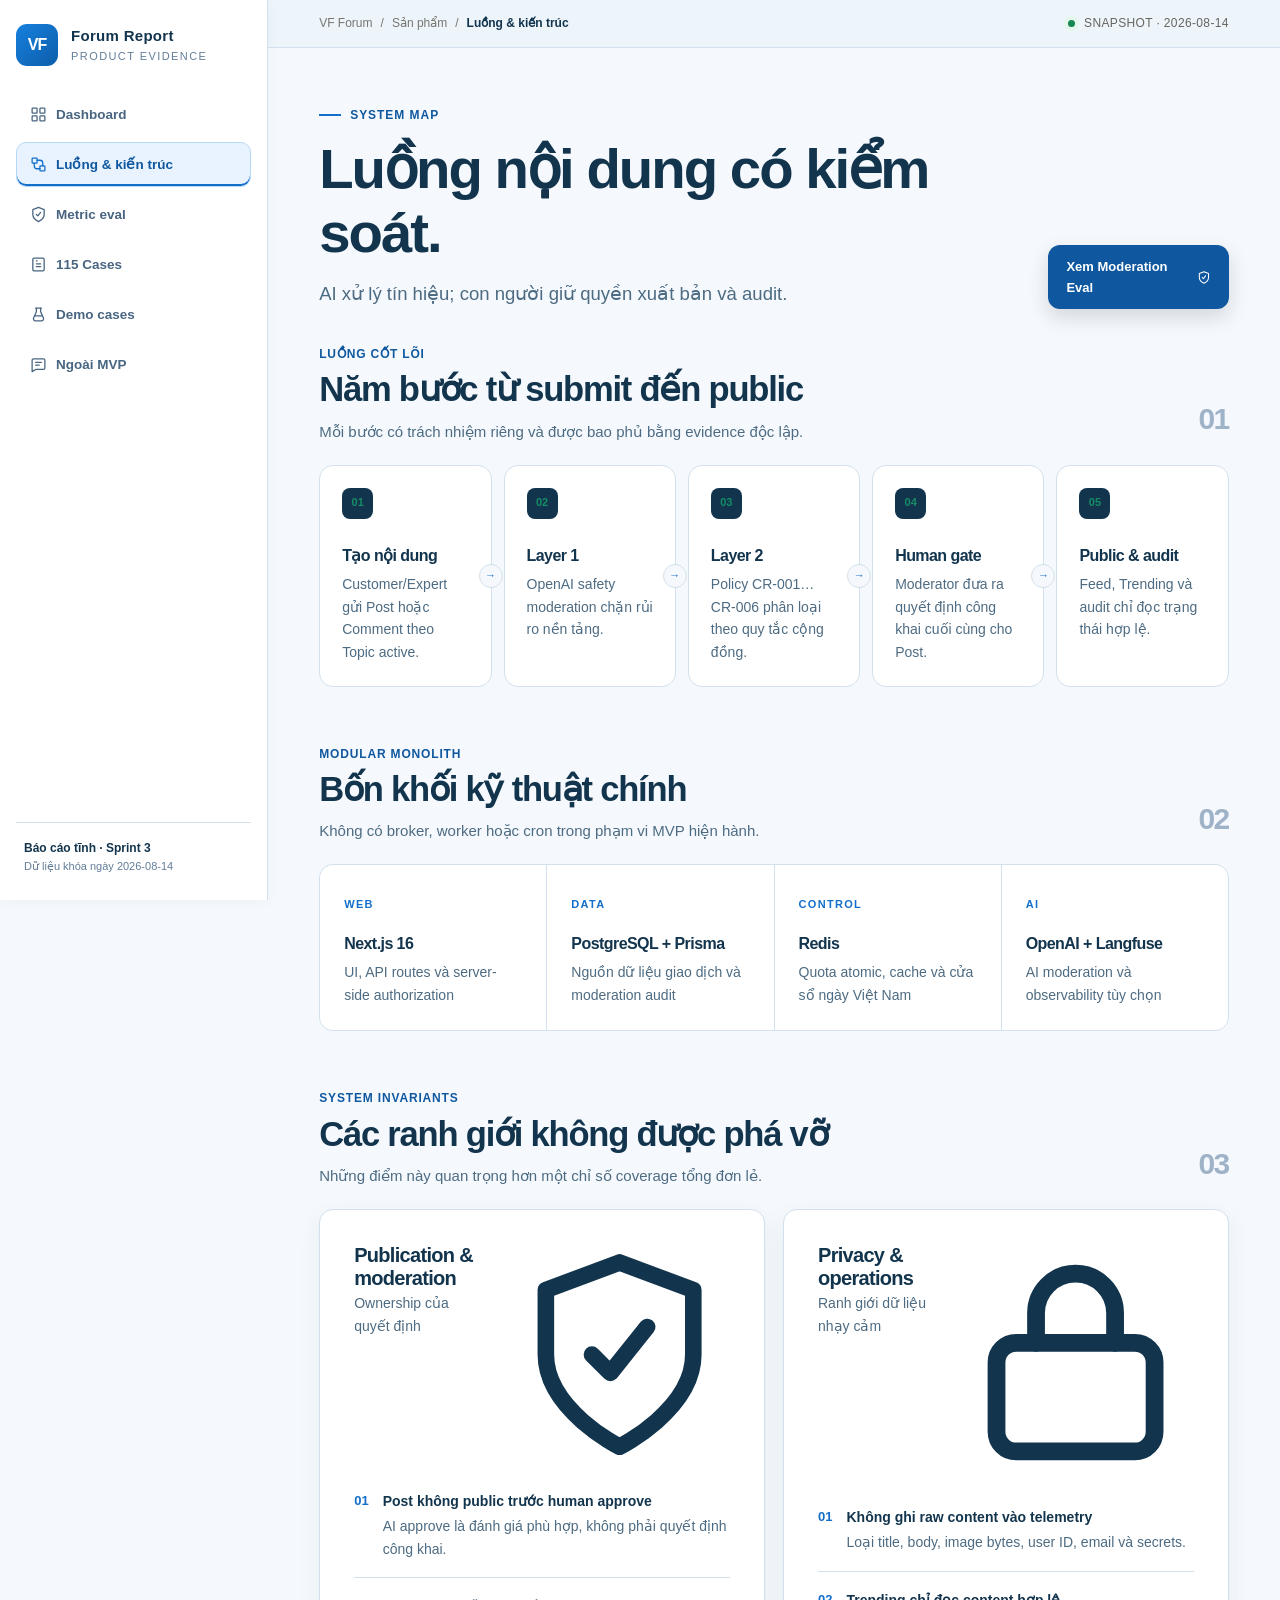
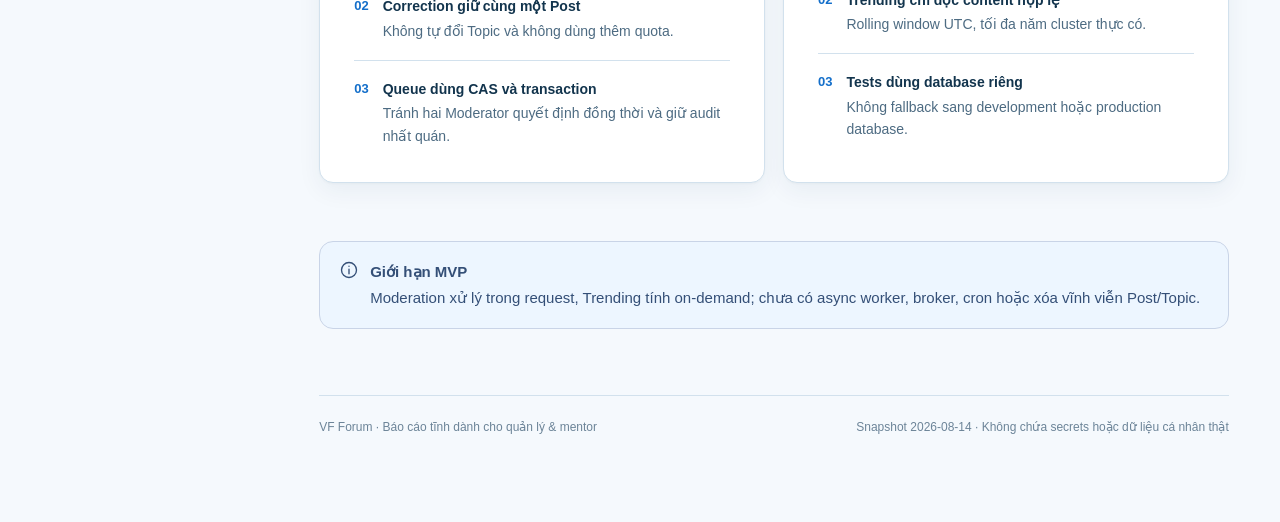
==== commit 9a9ee64d: "update" ====
--- a/architecture.html
+++ b/architecture.html
@@ -9,7 +9,7 @@
     <link rel="stylesheet" href="assets/styles.css" />
     <meta name="generator" content="VF Forum static artifact" />
   </head>
-  <body class="static-html static-architecture">
+  <body class="static-html static-architecture static-with-sidebar">
     <a class="skip-link" href="#main-content">Bỏ qua điều hướng</a>
     <div id="app">
       <div class="app-shell">
@@ -24,7 +24,7 @@
             <div class="nav-section">
               <p class="nav-label">Tổng quan</p>
 
-              <a class="nav-link" href="./index.html">
+              <a class="nav-link nav-dashboard" href="./index.html">
                 <span class="nav-icon"
                   ><svg
                     viewBox="0 0 24 24"
@@ -42,7 +42,7 @@
                 ></span>
                 <span>Dashboard</span>
               </a>
-              <a class="nav-link" href="./product.html">
+              <a class="nav-link nav-future" href="./future-features.html">
                 <span class="nav-icon"
                   ><svg
                     viewBox="0 0 24 24"
@@ -56,9 +56,9 @@
                     <path d="M5 4h14a2 2 0 0 1 2 2v11a2 2 0 0 1-2 2H8l-5 3V6a2 2 0 0 1 2-2Z"></path>
                     <path d="M8 9h8M8 13h5"></path></svg
                 ></span>
-                <span>Tổng quan sản phẩm</span>
-              </a>
-              <a class="nav-link active" href="./architecture.html" aria-current="page">
+                <span>Ngoài MVP</span>
+              </a>
+              <a class="nav-link nav-flow active" href="./architecture.html" aria-current="page">
                 <span class="nav-icon"
                   ><svg
                     viewBox="0 0 24 24"
@@ -79,7 +79,7 @@
             <div class="nav-section">
               <p class="nav-label">Báo cáo kiểm thử</p>
 
-              <a class="nav-link" href="./reports/moderation.html">
+              <a class="nav-link nav-metrics" href="./reports/langfuse-live-115.html">
                 <span class="nav-icon"
                   ><svg
                     viewBox="0 0 24 24"
@@ -93,9 +93,9 @@
                     <path d="M12 22s8-4 8-10V5l-8-3-8 3v7c0 6 8 10 8 10Z"></path>
                     <path d="m9 12 2 2 4-5"></path></svg
                 ></span>
-                <span>Moderation Eval</span>
-              </a>
-              <a class="nav-link" href="./reports/moderation-cases.html">
+                <span>Metric eval</span>
+              </a>
+              <a class="nav-link nav-cases" href="./reports/moderation-cases.html">
                 <span class="nav-icon"
                   ><svg
                     viewBox="0 0 24 24"
@@ -112,7 +112,7 @@
                 <span>115 Cases</span>
               </a>
 
-              <a class="nav-link" href="./reports/automated-tests.html">
+              <a class="nav-link nav-demo" href="./demo.html">
                 <span class="nav-icon"
                   ><svg
                     viewBox="0 0 24 24"
@@ -126,9 +126,9 @@
                     <path d="M9 3v5l-4 9a3 3 0 0 0 2.7 4h8.6a3 3 0 0 0 2.7-4l-4-9V3"></path>
                     <path d="M7 14h10M8 3h8"></path></svg
                 ></span>
-                <span>Unit &amp; Integration</span>
-              </a>
-              <a class="nav-link" href="./reports/e2e-quality.html">
+                <span>Demo cases</span>
+              </a>
+              <a class="nav-link nav-archive index-nav-hidden" href="./reports/e2e-quality.html">
                 <span class="nav-icon"
                   ><svg
                     viewBox="0 0 24 24"
@@ -165,7 +165,7 @@
                   <div class="nav-section">
                     <p class="nav-label">Tổng quan</p>
 
-                    <a class="nav-link" href="./index.html">
+                    <a class="nav-link nav-dashboard" href="./index.html">
                       <span class="nav-icon"
                         ><svg
                           viewBox="0 0 24 24"
@@ -183,7 +183,7 @@
                       ></span>
                       <span>Dashboard</span>
                     </a>
-                    <a class="nav-link" href="./product.html">
+                    <a class="nav-link nav-future" href="./future-features.html">
                       <span class="nav-icon"
                         ><svg
                           viewBox="0 0 24 24"
@@ -199,9 +199,13 @@
                           ></path>
                           <path d="M8 9h8M8 13h5"></path></svg
                       ></span>
-                      <span>Tổng quan sản phẩm</span>
-                    </a>
-                    <a class="nav-link active" href="./architecture.html" aria-current="page">
+                      <span>Ngoài MVP</span>
+                    </a>
+                    <a
+                      class="nav-link nav-flow active"
+                      href="./architecture.html"
+                      aria-current="page"
+                    >
                       <span class="nav-icon"
                         ><svg
                           viewBox="0 0 24 24"
@@ -222,7 +226,7 @@
                   <div class="nav-section">
                     <p class="nav-label">Báo cáo kiểm thử</p>
 
-                    <a class="nav-link" href="./reports/moderation.html">
+                    <a class="nav-link nav-metrics" href="./reports/langfuse-live-115.html">
                       <span class="nav-icon"
                         ><svg
                           viewBox="0 0 24 24"
@@ -236,9 +240,9 @@
                           <path d="M12 22s8-4 8-10V5l-8-3-8 3v7c0 6 8 10 8 10Z"></path>
                           <path d="m9 12 2 2 4-5"></path></svg
                       ></span>
-                      <span>Moderation Eval</span>
-                    </a>
-                    <a class="nav-link" href="./reports/moderation-cases.html">
+                      <span>Metric eval</span>
+                    </a>
+                    <a class="nav-link nav-cases" href="./reports/moderation-cases.html">
                       <span class="nav-icon"
                         ><svg
                           viewBox="0 0 24 24"
@@ -255,7 +259,7 @@
                       <span>115 Cases</span>
                     </a>
 
-                    <a class="nav-link" href="./reports/automated-tests.html">
+                    <a class="nav-link nav-demo" href="./demo.html">
                       <span class="nav-icon"
                         ><svg
                           viewBox="0 0 24 24"
@@ -269,9 +273,12 @@
                           <path d="M9 3v5l-4 9a3 3 0 0 0 2.7 4h8.6a3 3 0 0 0 2.7-4l-4-9V3"></path>
                           <path d="M7 14h10M8 3h8"></path></svg
                       ></span>
-                      <span>Unit &amp; Integration</span>
-                    </a>
-                    <a class="nav-link" href="./reports/e2e-quality.html">
+                      <span>Demo cases</span>
+                    </a>
+                    <a
+                      class="nav-link nav-archive index-nav-hidden"
+                      href="./reports/e2e-quality.html"
+                    >
                       <span class="nav-icon"
                         ><svg
                           viewBox="0 0 24 24"
--- a/assets/styles.css
+++ b/assets/styles.css
@@ -270,6 +270,101 @@
   font-weight: 600;
 }
 
+/* Shared report navigation: keep the primary routes readable as a left rail. */
+.static-with-sidebar .index-nav-hidden {
+  display: none;
+}
+
+@media (min-width: 901px) {
+  .static-with-sidebar .app-shell {
+    display: grid;
+    grid-template-columns: 268px minmax(0, 1fr);
+  }
+
+  .static-with-sidebar .sidebar {
+    position: sticky;
+    top: 0;
+    display: flex;
+    height: 100vh;
+    min-height: 100vh;
+    flex-direction: column;
+    align-items: stretch;
+    gap: 26px;
+    border-right: 1px solid var(--line);
+    border-bottom: 0;
+    padding: 24px 16px;
+  }
+
+  .static-with-sidebar .sidebar nav {
+    display: flex;
+    flex: 1;
+    flex-direction: column;
+    align-items: stretch;
+    gap: 5px;
+    overflow: visible;
+    padding: 0;
+  }
+
+  .static-with-sidebar .sidebar .nav-section {
+    display: contents;
+  }
+
+  .static-with-sidebar .sidebar .nav-section + .nav-section {
+    margin: 0;
+    border: 0;
+    padding: 0;
+  }
+
+  .static-with-sidebar .sidebar .nav-label {
+    display: none;
+  }
+
+  .static-with-sidebar .sidebar .nav-link {
+    width: 100%;
+    min-height: 45px;
+    padding: 10px 12px;
+  }
+
+  .static-with-sidebar .sidebar .nav-dashboard {
+    order: 1;
+  }
+
+  .static-with-sidebar .sidebar .nav-flow {
+    order: 2;
+  }
+
+  .static-with-sidebar .sidebar .nav-metrics {
+    order: 3;
+  }
+
+  .static-with-sidebar .sidebar .nav-cases {
+    order: 4;
+  }
+
+  .static-with-sidebar .sidebar .nav-demo {
+    order: 5;
+  }
+
+  .static-with-sidebar .sidebar .nav-future {
+    order: 6;
+  }
+
+  .static-with-sidebar .sidebar-footer {
+    display: block;
+    margin-top: auto;
+    border-top: 1px solid var(--line);
+    color: #627d98;
+    font-size: 11px;
+    line-height: 1.6;
+    padding: 16px 8px 0;
+  }
+
+  .static-with-sidebar .sidebar-footer strong {
+    color: var(--ink);
+    font-size: 12px;
+  }
+}
+
 .mobile-header,
 .mobile-overlay {
   display: none;
@@ -1999,7 +2094,7 @@
 .case-static-item > summary {
   display: grid;
   min-height: 66px;
-  grid-template-columns: 76px minmax(180px, 1fr) 62px 138px 22px;
+  grid-template-columns: 76px minmax(180px, 1fr) 62px 138px 112px 22px;
   align-items: center;
   gap: 14px;
   padding: 13px 18px;
@@ -2050,6 +2145,15 @@
   font-size: 12px;
   font-weight: 700;
   text-align: center;
+}
+
+.case-static-cost {
+  color: var(--ink-soft);
+  font-family: var(--font-mono);
+  font-size: 11px;
+  font-weight: 700;
+  text-align: right;
+  white-space: nowrap;
 }
 
 .case-static-body {
@@ -2358,7 +2462,7 @@
 
   .case-static-item > summary::after {
     grid-column: 3;
-    grid-row: 1 / 3;
+    grid-row: 1 / 4;
   }
 
   .case-static-title {
@@ -2375,6 +2479,12 @@
     grid-column: 2;
     grid-row: 2;
     justify-self: start;
+  }
+
+  .case-static-cost {
+    grid-column: 1 / 3;
+    grid-row: 3;
+    text-align: left;
   }
 
   .case-static-body {
@@ -2446,6 +2556,302 @@
     animation-duration: 0.01ms !important;
     animation-iteration-count: 1 !important;
     transition-duration: 0.01ms !important;
+  }
+}
+
+@media (max-width: 900px) {
+  .static-with-sidebar .mobile-nav-panel nav {
+    display: flex;
+    flex-direction: column;
+    gap: 5px;
+  }
+
+  .static-with-sidebar .mobile-nav-panel .nav-section {
+    display: contents;
+  }
+
+  .static-with-sidebar .mobile-nav-panel .nav-section + .nav-section {
+    margin: 0;
+    border: 0;
+    padding: 0;
+  }
+
+  .static-with-sidebar .mobile-nav-panel .nav-label {
+    display: none;
+  }
+
+  .static-with-sidebar .mobile-nav-panel .nav-dashboard {
+    order: 1;
+  }
+
+  .static-with-sidebar .mobile-nav-panel .nav-flow {
+    order: 2;
+  }
+
+  .static-with-sidebar .mobile-nav-panel .nav-metrics {
+    order: 3;
+  }
+
+  .static-with-sidebar .mobile-nav-panel .nav-cases {
+    order: 4;
+  }
+
+  .static-with-sidebar .mobile-nav-panel .nav-demo {
+    order: 5;
+  }
+
+  .static-with-sidebar .mobile-nav-panel .nav-future {
+    order: 6;
+  }
+}
+
+.demo-intro {
+  display: grid;
+  grid-template-columns: repeat(3, minmax(0, 1fr));
+  gap: 16px;
+}
+
+.demo-intro-card {
+  min-height: 154px;
+  padding: 23px 24px;
+}
+
+.demo-intro-card .section-kicker {
+  margin-bottom: 18px;
+}
+
+.demo-intro-card strong,
+.demo-intro-card span {
+  display: block;
+}
+
+.demo-intro-card strong {
+  color: var(--ink);
+  font-family: var(--font-display);
+  font-size: 22px;
+  font-weight: 750;
+  letter-spacing: -0.03em;
+  line-height: 1.2;
+}
+
+.demo-intro-card span {
+  margin-top: 8px;
+  color: var(--ink-soft);
+  font-size: 14px;
+}
+
+.demo-checklist {
+  display: grid;
+  gap: 18px;
+  margin: 0;
+  padding: 0;
+  list-style: none;
+}
+
+.demo-checklist li {
+  display: grid;
+  grid-template-columns: 35px minmax(0, 1fr);
+  align-items: start;
+  gap: 12px;
+}
+
+.demo-checklist li > span,
+.demo-case-no {
+  display: grid;
+  width: 35px;
+  height: 35px;
+  flex: 0 0 35px;
+  place-items: center;
+  border-radius: 10px;
+  background: var(--signal-soft);
+  color: var(--signal-deep);
+  font-size: 13px;
+  font-weight: 800;
+}
+
+.demo-checklist strong {
+  display: block;
+  color: var(--ink);
+  font-size: 15px;
+  line-height: 1.35;
+}
+
+.demo-checklist p {
+  margin: 3px 0 0;
+  color: var(--ink-soft);
+  font-size: 14px;
+  line-height: 1.5;
+}
+
+.demo-note {
+  height: 100%;
+  margin: 0;
+}
+
+.demo-case-grid {
+  display: grid;
+  grid-template-columns: repeat(2, minmax(0, 1fr));
+  gap: 18px;
+}
+
+.demo-case {
+  display: flex;
+  min-width: 0;
+  min-height: 320px;
+  flex-direction: column;
+  padding: 23px;
+}
+
+.demo-case-head {
+  display: grid;
+  grid-template-columns: auto minmax(0, 1fr);
+  align-items: start;
+  gap: 12px;
+}
+
+.demo-case-head .chip {
+  grid-column: 2;
+  justify-self: start;
+}
+
+.demo-case-head h3 {
+  margin: 2px 0 0;
+  font-size: 20px;
+}
+
+.demo-feature {
+  margin: 0;
+  color: var(--signal-deep);
+  font-size: 11px;
+  font-weight: 800;
+  letter-spacing: 0.06em;
+  line-height: 1.35;
+  text-transform: uppercase;
+}
+
+.demo-facts {
+  display: grid;
+  gap: 12px;
+  margin: 22px 0;
+}
+
+.demo-facts div {
+  display: grid;
+  grid-template-columns: 112px minmax(0, 1fr);
+  gap: 10px;
+}
+
+.demo-facts dt {
+  color: var(--ink-soft);
+  font-size: 12px;
+  font-weight: 750;
+  letter-spacing: 0.04em;
+  text-transform: uppercase;
+}
+
+.demo-facts dd {
+  margin: 0;
+  color: var(--ink);
+  font-size: 14px;
+  line-height: 1.5;
+}
+
+.demo-outcome {
+  margin-top: auto;
+  border: 1px solid #c8dff3;
+  border-radius: 10px;
+  background: #f3f9ff;
+  padding: 13px 14px;
+}
+
+.demo-outcome strong {
+  color: var(--signal-deep);
+  font-size: 11px;
+  font-weight: 800;
+  letter-spacing: 0.07em;
+  text-transform: uppercase;
+}
+
+.demo-outcome p,
+.demo-image-copy {
+  margin: 4px 0 0;
+  color: #31526c;
+  font-size: 13.5px;
+  line-height: 1.52;
+}
+
+.demo-case-grid-images {
+  grid-template-columns: repeat(2, minmax(0, 1fr));
+}
+
+.demo-case-image {
+  min-height: 0;
+  padding: 0 0 23px;
+  overflow: hidden;
+}
+
+.demo-case-image figure {
+  margin: 0 0 18px;
+  border-bottom: 1px solid var(--line);
+  background: #dbe9f5;
+}
+
+.demo-case-image figure img {
+  display: block;
+  width: 100%;
+  aspect-ratio: 3 / 2;
+  object-fit: cover;
+}
+
+.demo-case-image figcaption {
+  padding: 8px 16px;
+  color: var(--ink-soft);
+  font-size: 11px;
+}
+
+.demo-case-image .demo-case-head,
+.demo-case-image .demo-facts,
+.demo-case-image .demo-image-copy,
+.demo-case-image .demo-outcome {
+  margin-right: 23px;
+  margin-left: 23px;
+}
+
+.demo-case-image .demo-outcome {
+  margin-top: 17px;
+}
+
+@media (max-width: 760px) {
+  .demo-intro,
+  .demo-case-grid,
+  .demo-case-grid-images {
+    grid-template-columns: 1fr;
+  }
+
+  .demo-intro-card {
+    min-height: 0;
+  }
+
+  .demo-case {
+    min-height: 0;
+    padding: 20px;
+  }
+
+  .demo-case-image {
+    padding: 0 0 20px;
+  }
+
+  .demo-case-image .demo-case-head,
+  .demo-case-image .demo-facts,
+  .demo-case-image .demo-image-copy,
+  .demo-case-image .demo-outcome {
+    margin-right: 20px;
+    margin-left: 20px;
+  }
+
+  .demo-facts div {
+    grid-template-columns: 1fr;
+    gap: 2px;
   }
 }
 
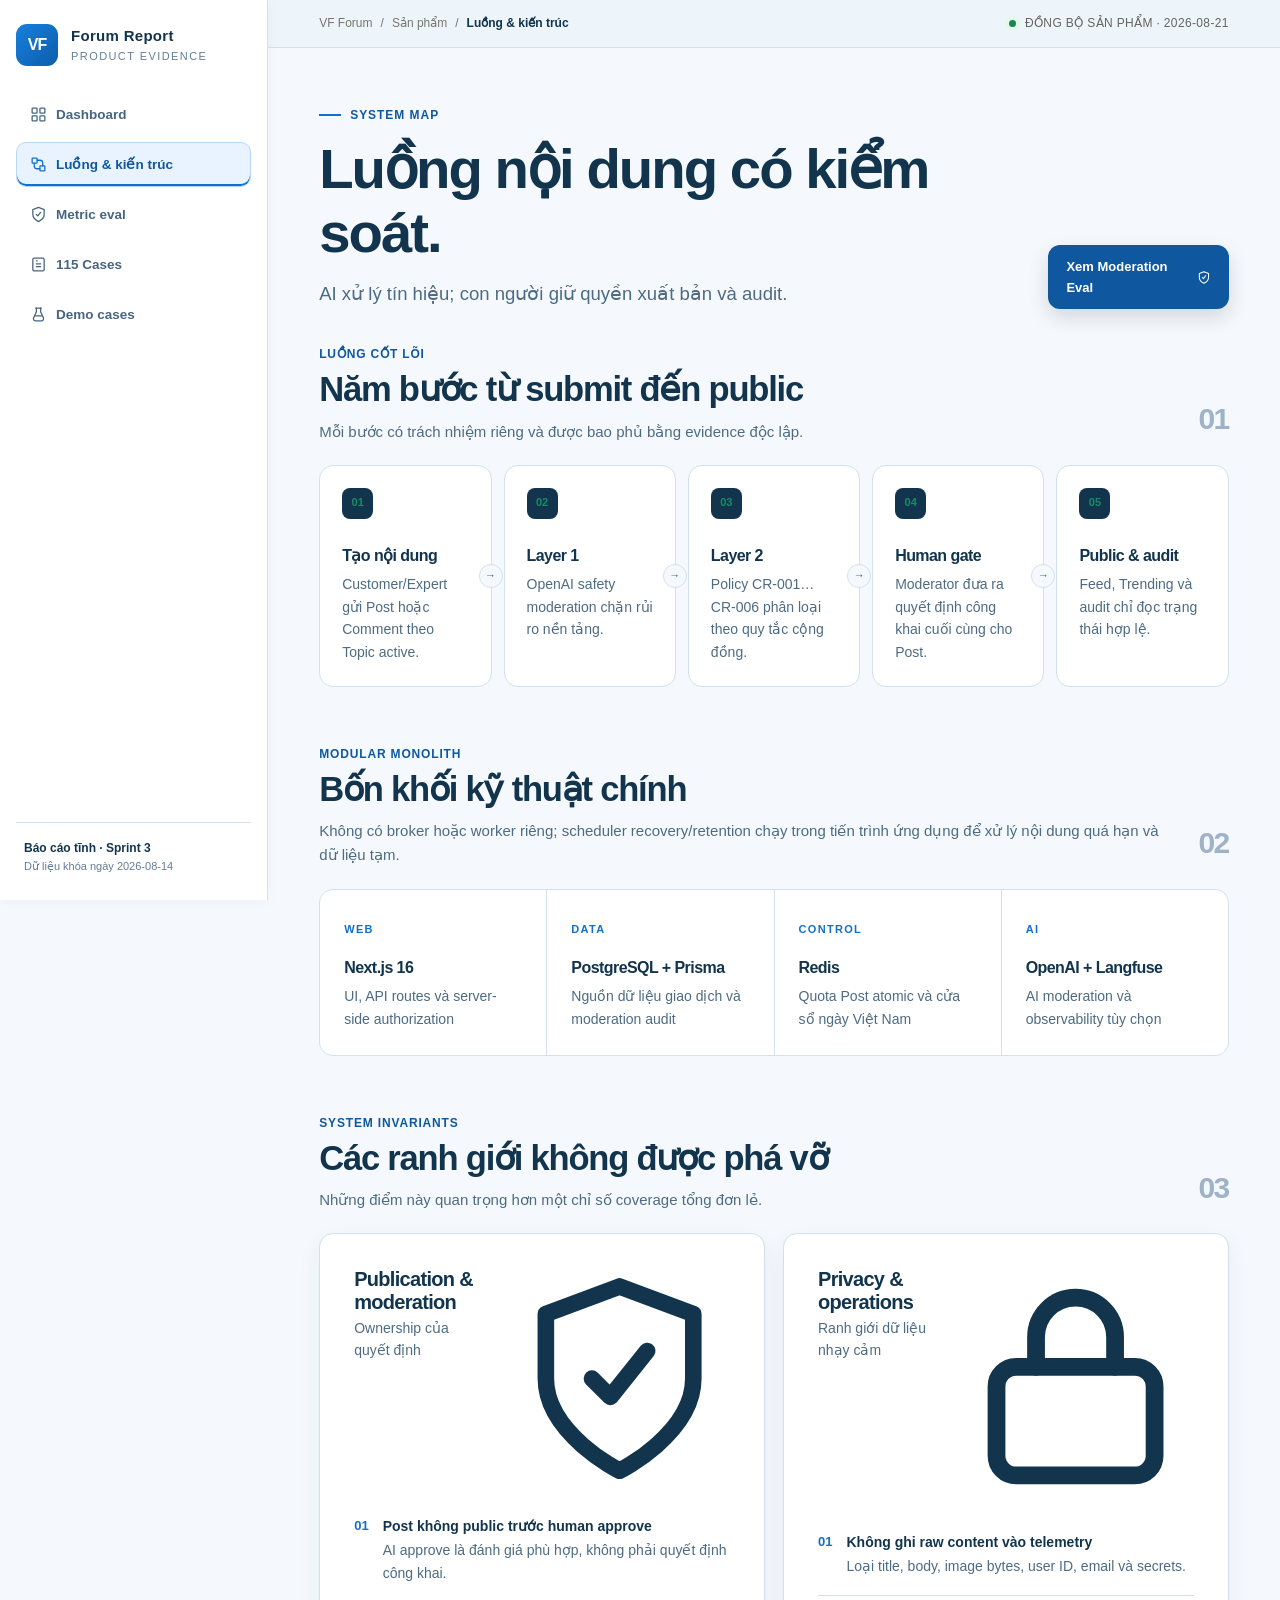
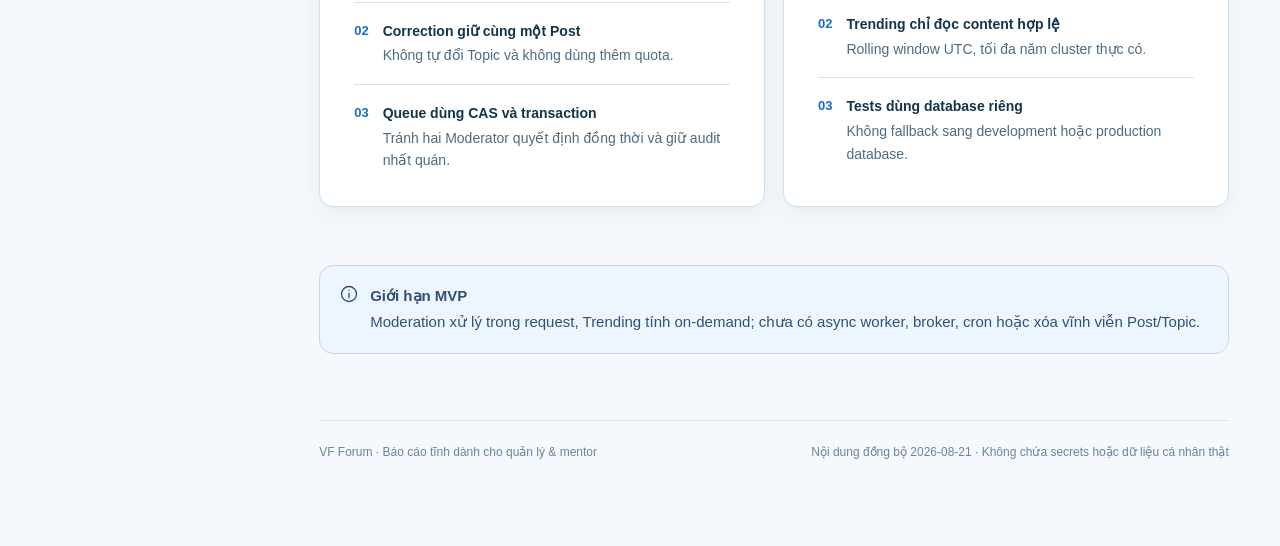
==== commit 964bbe41: "update report" ====
--- a/architecture.html
+++ b/architecture.html
@@ -304,7 +304,7 @@
               ><b>Luồng &amp; kiến trúc</b>
             </div>
             <div class="topbar-meta">
-              <span class="live-dot"></span><span>SNAPSHOT · 2026-08-14</span>
+              <span class="live-dot"></span><span>ĐỒNG BỘ SẢN PHẨM · 2026-08-21</span>
             </div>
           </div>
           <main class="content" id="main-content">
@@ -378,7 +378,8 @@
                   <p class="section-kicker">Modular monolith</p>
                   <h2>Bốn khối kỹ thuật chính</h2>
                   <p class="section-copy">
-                    Không có broker, worker hoặc cron trong phạm vi MVP hiện hành.
+                    Không có broker hoặc worker riêng; scheduler recovery/retention chạy trong tiến
+                    trình ứng dụng để xử lý nội dung quá hạn và dữ liệu tạm.
                   </p>
                 </div>
                 <span class="section-index">02</span>
@@ -397,7 +398,7 @@
                 <article class="tech-item">
                   <span class="tech-tag">Control</span>
                   <h3>Redis</h3>
-                  <p>Quota atomic, cache và cửa sổ ngày Việt Nam</p>
+                  <p>Quota Post atomic và cửa sổ ngày Việt Nam</p>
                 </article>
                 <article class="tech-item">
                   <span class="tech-tag">AI</span>
@@ -540,7 +541,9 @@
             </section>
             <footer class="footer-note">
               <span>VF Forum · Báo cáo tĩnh dành cho quản lý &amp; mentor</span>
-              <span>Snapshot 2026-08-14 · Không chứa secrets hoặc dữ liệu cá nhân thật</span>
+              <span
+                >Nội dung đồng bộ 2026-08-21 · Không chứa secrets hoặc dữ liệu cá nhân thật</span
+              >
             </footer>
           </main>
         </div>
--- a/assets/styles.css
+++ b/assets/styles.css
@@ -229,6 +229,11 @@
     transform 150ms ease;
 }
 
+/* Tạm ẩn roadmap ngoài MVP khỏi cả sidebar và menu mobile; giữ file để bật lại khi cần. */
+.nav-future {
+  display: none !important;
+}
+
 .nav-link:hover {
   border-color: #c9ddea;
   background: #edf5ff;
@@ -886,13 +891,29 @@
 }
 
 .bar-track {
+  position: relative;
   height: 10px;
   overflow: hidden;
   border-radius: 999px;
   background: var(--paper-deep);
 }
 
+.bar-track.has-target::after {
+  position: absolute;
+  z-index: 2;
+  top: -2px;
+  bottom: -2px;
+  left: 90%;
+  width: 2px;
+  border-radius: 99px;
+  background: var(--warning);
+  content: '';
+}
+
 .bar-fill {
+  position: relative;
+  z-index: 1;
+  display: block;
   width: var(--value);
   height: 100%;
   border-radius: inherit;
@@ -908,9 +929,174 @@
   background: var(--info);
 }
 
+.chart-legend {
+  display: flex;
+  flex-wrap: wrap;
+  gap: 12px 18px;
+  margin: -7px 0 18px;
+  color: var(--ink-soft);
+  font-size: 12px;
+  font-weight: 700;
+}
+
+.chart-legend span {
+  display: inline-flex;
+  align-items: center;
+  gap: 6px;
+}
+
+.legend-dot {
+  display: inline-block;
+  width: 8px;
+  height: 8px;
+  border-radius: 50%;
+}
+
+.legend-dot.expected,
+.comparison-fill.expected {
+  background: var(--info);
+}
+
+.legend-dot.actual,
+.comparison-fill.actual {
+  background: var(--success);
+}
+
+.comparison-list {
+  display: grid;
+  gap: 17px;
+}
+
+.comparison-row {
+  display: grid;
+  grid-template-columns: 72px minmax(0, 1fr) 54px;
+  align-items: center;
+  gap: 10px;
+}
+
+.comparison-label,
+.comparison-values {
+  font-size: 12px;
+  font-weight: 700;
+}
+
+.comparison-values {
+  color: var(--ink-soft);
+  text-align: right;
+}
+
+.comparison-bars {
+  display: grid;
+  gap: 5px;
+}
+
+.comparison-track {
+  display: block;
+  height: 7px;
+  overflow: hidden;
+  border-radius: 999px;
+  background: var(--paper-deep);
+}
+
+.comparison-fill {
+  display: block;
+  width: var(--value);
+  height: 100%;
+  border-radius: inherit;
+  animation: grow-bar 700ms ease-out both;
+}
+
+.latency-chart {
+  display: grid;
+  grid-template-columns: 30px minmax(0, 1fr);
+  gap: 10px;
+  margin: 0;
+}
+
+.latency-scale {
+  display: flex;
+  flex-direction: column;
+  justify-content: space-between;
+  padding: 4px 0 37px;
+  color: var(--ink-soft);
+  font-size: 10px;
+  font-weight: 700;
+  text-align: right;
+}
+
+.latency-plot {
+  display: flex;
+  min-height: 202px;
+  align-items: stretch;
+  justify-content: space-around;
+  gap: 8px;
+  border-bottom: 1px solid var(--line);
+  background: repeating-linear-gradient(
+    to bottom,
+    transparent 0,
+    transparent calc(25% - 1px),
+    var(--paper-deep) calc(25% - 1px),
+    var(--paper-deep) 25%
+  );
+}
+
+.latency-column {
+  display: grid;
+  min-width: 0;
+  flex: 1;
+  grid-template-rows: minmax(0, 1fr) auto auto;
+  gap: 4px;
+  padding: 4px 0 7px;
+  color: var(--ink-soft);
+  font-size: 11px;
+  text-align: center;
+}
+
+.latency-column strong {
+  color: var(--ink);
+  font-size: 12px;
+}
+
+.latency-bar-area {
+  display: flex;
+  min-height: 0;
+  align-items: end;
+  justify-content: center;
+}
+
+.latency-bar {
+  width: min(28px, 66%);
+  height: var(--value);
+  min-height: 7px;
+  border-radius: 7px 7px 2px 2px;
+  background: var(--signal);
+  animation: grow-height 700ms ease-out both;
+}
+
+.latency-bar.good {
+  background: var(--success);
+}
+
+.latency-bar.info {
+  background: var(--info);
+}
+
+.chart-caption {
+  margin: 14px 0 0;
+  color: var(--ink-soft);
+  font-size: 12px;
+  line-height: 1.55;
+}
+
 @keyframes grow-bar {
   from {
     width: 0;
+  }
+}
+
+@keyframes grow-height {
+  from {
+    height: 0;
   }
 }
 
